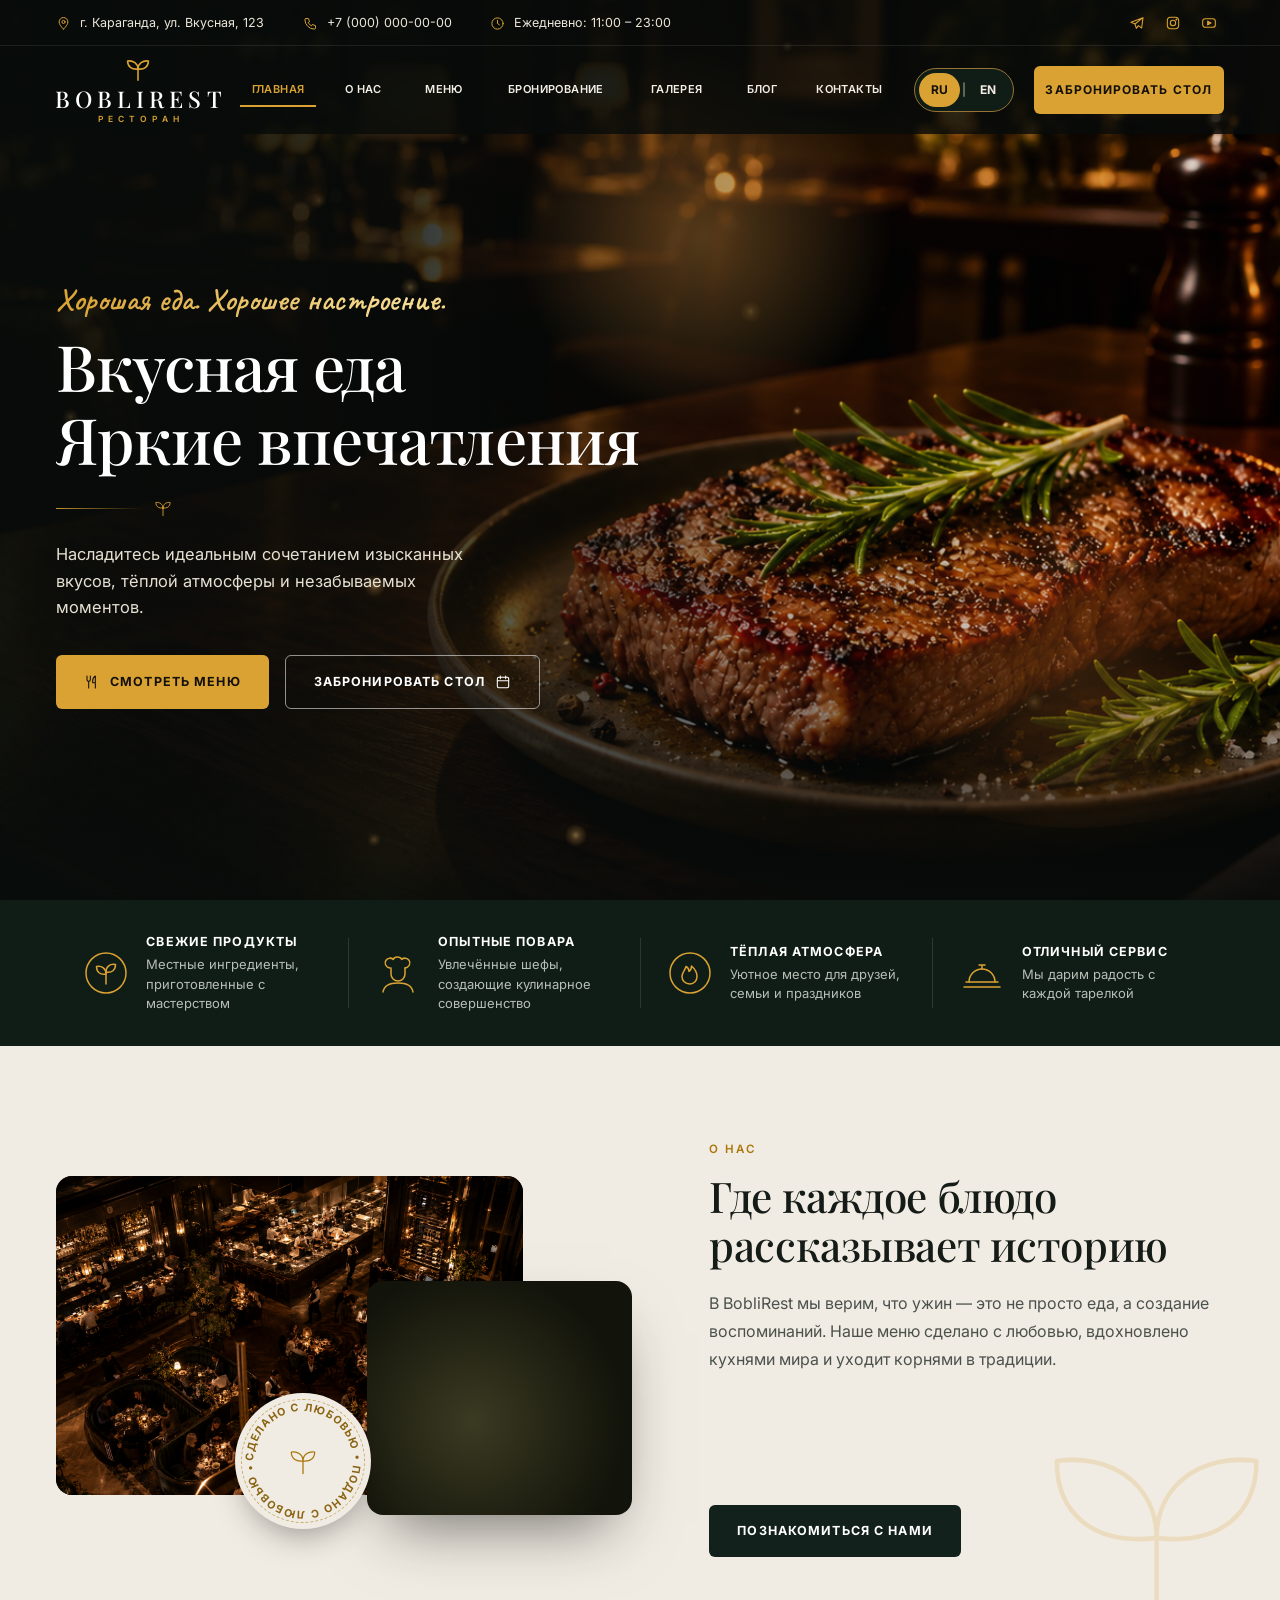
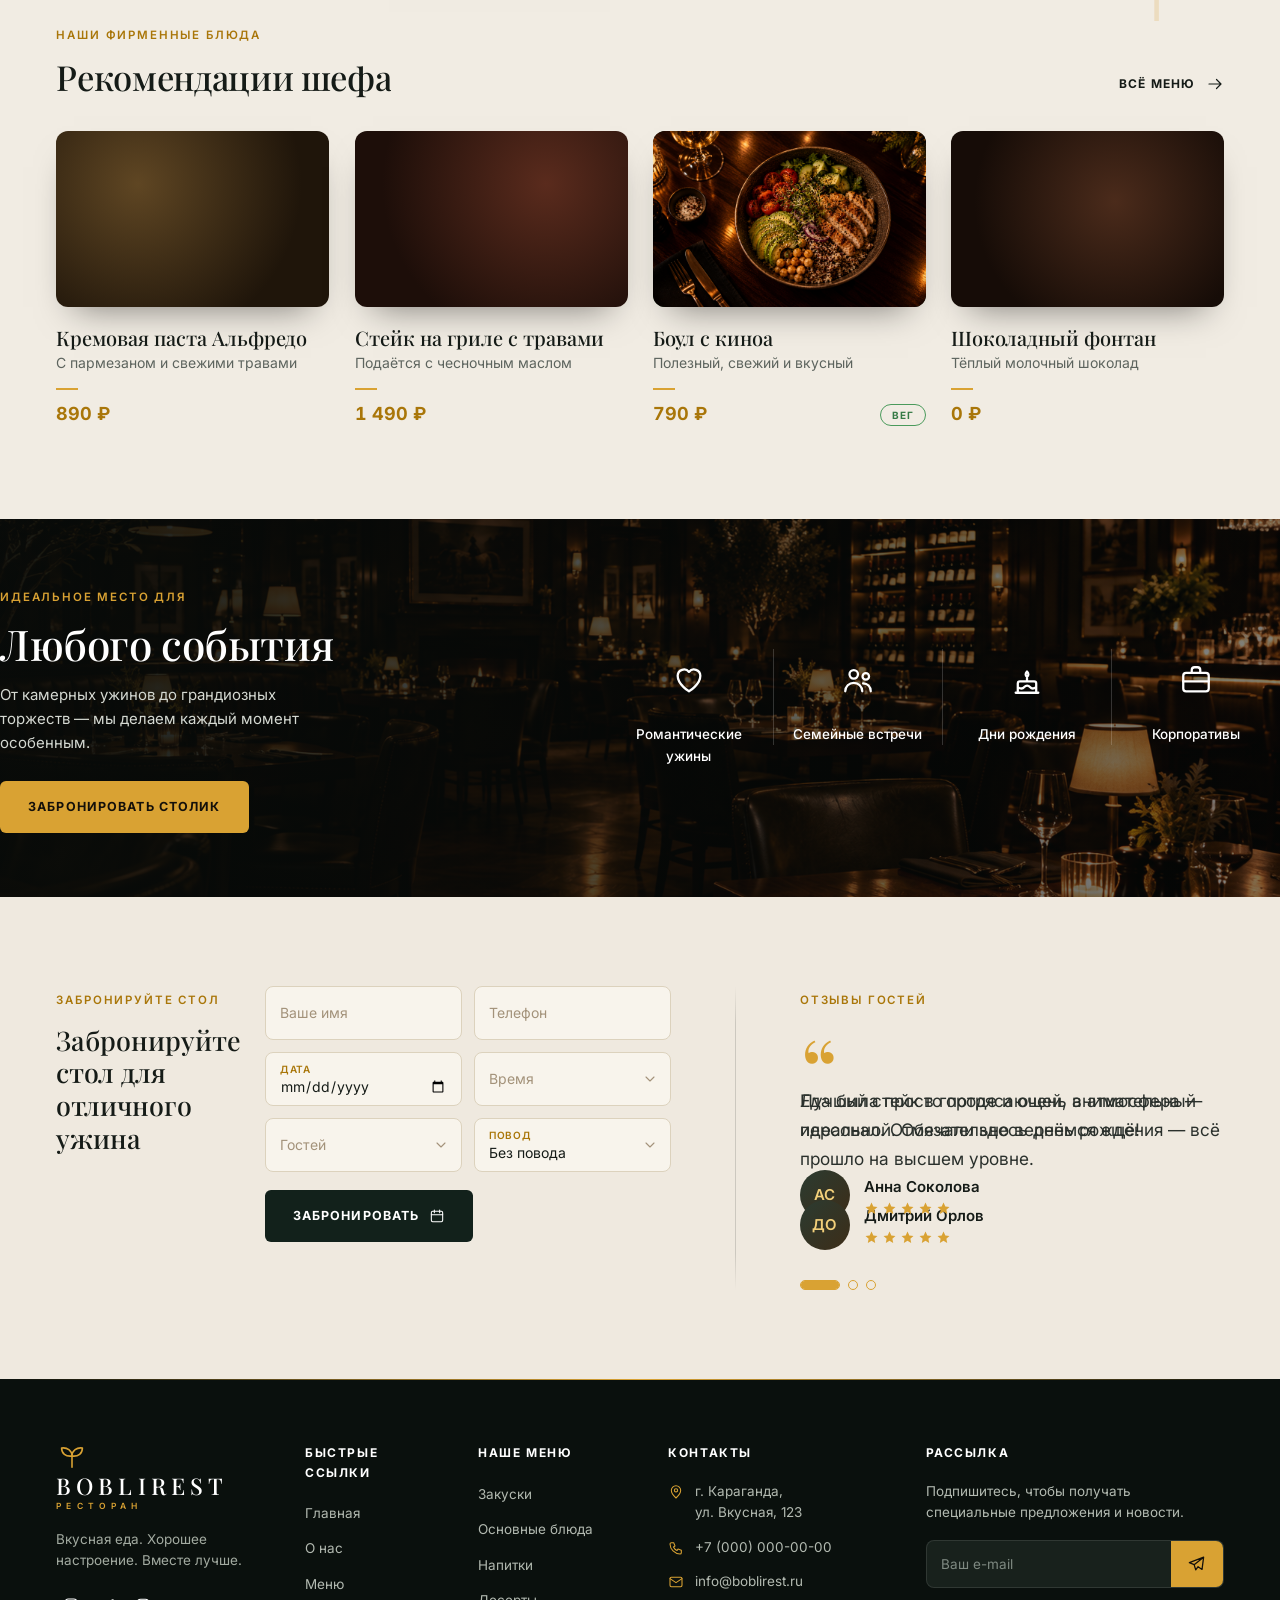
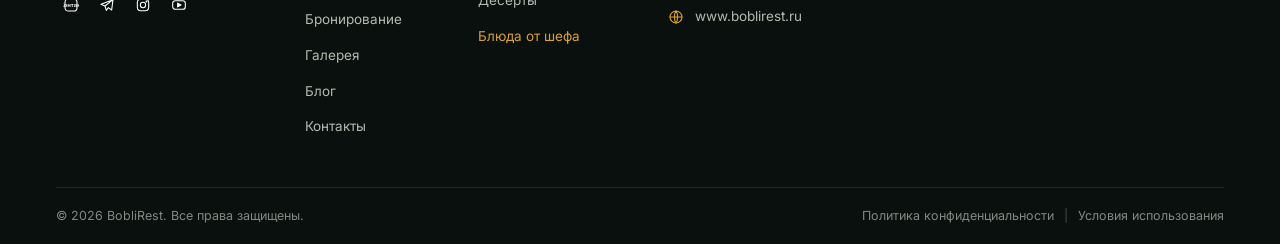
==== projects/boblirest/index.html @ 6a391aff "Publish portfolio with Mr.Dental, BobliRest and 2Builders" ====
<!DOCTYPE html>
<html lang="ru">
<head>
<meta charset="utf-8">
<meta name="viewport" content="width=device-width,initial-scale=1">
<title>BobliRest — вкусная еда, яркие впечатления</title>
<meta name="description" content="BobliRest — ресторан с тёплой атмосферой: фирменные блюда от шефа, бронирование столов, банкеты и праздники.">
<meta name="theme-color" content="#0a100d">
<link rel="icon" href="data:image/svg+xml,%3Csvg xmlns='http://www.w3.org/2000/svg' viewBox='0 0 40 32'%3E%3Cpath d='M20 30V14M20 16C20 9 14 5 7 6c0 7 5 11 13 10zM20 16c0-7 6-11 13-10 0 7-5 11-13 10z' fill='none' stroke='%23d9a233' stroke-width='2.4' stroke-linecap='round' stroke-linejoin='round'/%3E%3C/svg%3E">
<link rel="preconnect" href="https://fonts.googleapis.com">
<link rel="preconnect" href="https://fonts.gstatic.com" crossorigin>
<link href="https://fonts.googleapis.com/css2?family=Caveat:wght@500;600&family=Inter:wght@400;500;600;700&family=Playfair+Display:wght@400;500;600&display=swap" rel="stylesheet">
<link rel="stylesheet" href="BobliRestC.css">
<script>document.documentElement.classList.add('js')</script>
<noscript><style>body.is-loading{overflow:auto!important}.preloader{display:none!important}.rise,[data-reveal],.line>span,.w>span{opacity:1!important;transform:none!important;clip-path:none!important}</style></noscript>
<script src="BobliRestLanguages.js" defer></script>
<script src="BobliRestJS.js" defer></script>
</head>
<body class="is-loading">

<!-- ================= Иконки (спрайт) ================= -->
<svg width="0" height="0" style="position:absolute" aria-hidden="true" focusable="false">
  <defs>
    <symbol id="i-sprout" viewBox="0 0 40 32"><path d="M20 30V14M20 16C20 9 14 5 7 6c0 7 5 11 13 10zM20 16c0-7 6-11 13-10 0 7-5 11-13 10z"/></symbol>
    <symbol id="i-pin" viewBox="0 0 24 24"><path d="M12 21s-7-6.2-7-11.5a7 7 0 0 1 14 0C19 14.8 12 21 12 21z"/><circle cx="12" cy="9.5" r="2.5"/></symbol>
    <symbol id="i-phone" viewBox="0 0 24 24"><path d="M5 4h3.5l2 5-2.3 1.4a11 11 0 0 0 5.4 5.4L15 13.5l5 2V19a2 2 0 0 1-2 2A15.5 15.5 0 0 1 3 6a2 2 0 0 1 2-2z"/></symbol>
    <symbol id="i-clock" viewBox="0 0 24 24"><circle cx="12" cy="12" r="9"/><path d="M12 7v5l3 2"/></symbol>
    <symbol id="i-mail" viewBox="0 0 24 24"><rect x="3" y="5" width="18" height="14" rx="2"/><path d="m3 7 9 6 9-6"/></symbol>
    <symbol id="i-globe" viewBox="0 0 24 24"><circle cx="12" cy="12" r="9"/><path d="M3 12h18M12 3c3 3 3 15 0 18M12 3c-3 3-3 15 0 18"/></symbol>
    <symbol id="i-cal" viewBox="0 0 24 24"><rect x="3.5" y="5" width="17" height="15.5" rx="2"/><path d="M8 3v4M16 3v4M3.5 10h17"/></symbol>
    <symbol id="i-fork" viewBox="0 0 24 24"><path d="M4.5 3v5.5a2.5 2.5 0 0 0 5 0V3M7 11v10M17 21V3c-2.6 1.3-4 4.2-4 8v2h4"/></symbol>
    <symbol id="i-arrow" viewBox="0 0 24 24"><path d="M4 12h16M14 6l6 6-6 6"/></symbol>
    <symbol id="i-up" viewBox="0 0 24 24"><path d="M12 20V4M6 10l6-6 6 6"/></symbol>
    <symbol id="i-chev" viewBox="0 0 24 24"><path d="m6 9 6 6 6-6"/></symbol>
    <symbol id="i-check" viewBox="0 0 24 24"><path d="m5 12.5 4.5 4.5L19 7.5"/></symbol>
    <symbol id="i-camera" viewBox="0 0 24 24"><path d="M4 8h3l1.5-2h7L17 8h3a1 1 0 0 1 1 1v9a1 1 0 0 1-1 1H4a1 1 0 0 1-1-1V9a1 1 0 0 1 1-1z"/><circle cx="12" cy="13" r="3.5"/></symbol>
    <symbol id="i-heart" viewBox="0 0 24 24"><path d="M12 20s-8-4.8-8-11a4.5 4.5 0 0 1 8-2.7A4.5 4.5 0 0 1 20 9c0 6.2-8 11-8 11z"/></symbol>
    <symbol id="i-family" viewBox="0 0 24 24"><circle cx="9" cy="8" r="3"/><circle cx="17.5" cy="9.5" r="2.3"/><path d="M3 20c0-3.4 2.7-6 6-6s6 2.6 6 6M15.6 14.4c3 .2 5.4 2.2 5.4 5.6"/></symbol>
    <symbol id="i-cake" viewBox="0 0 24 24"><path d="M4 21h16M5.5 21v-6.5A1.5 1.5 0 0 1 7 13h10a1.5 1.5 0 0 1 1.5 1.5V21M5.5 17c2 1.4 3.4 1.4 4.6 0s2.8-1.4 4 0 2.6 1.4 4.4 0M12 13v-3.2M12 9.8c-1.3-1-1.3-2.4 0-3.8 1.3 1.4 1.3 2.8 0 3.8z"/></symbol>
    <symbol id="i-case" viewBox="0 0 24 24"><rect x="3" y="7" width="18" height="13" rx="2"/><path d="M9 7V5a2 2 0 0 1 2-2h2a2 2 0 0 1 2 2v2M3 13h18M11 13h2"/></symbol>
    <symbol id="i-send" viewBox="0 0 24 24"><path d="M21 4 3 11l6 2.5L11 20l3-4 5 3.5L21 4zM9 13.5 21 4"/></symbol>
    <symbol id="i-star" viewBox="0 0 24 24"><path d="m12 2.5 2.9 6.1 6.6.8-4.9 4.6 1.3 6.6L12 17.3l-5.9 3.3 1.3-6.6L2.5 9.4l6.6-.8z"/></symbol>
    <symbol id="i-vk" viewBox="0 0 24 24"><rect x="3" y="3" width="18" height="18" rx="5"/><text x="12" y="15.6" text-anchor="middle" font-family="Arial,sans-serif" font-size="9" font-weight="700" fill="currentColor" stroke="none">VK</text></symbol>
    <symbol id="i-insta" viewBox="0 0 24 24"><rect x="3.5" y="3.5" width="17" height="17" rx="5"/><circle cx="12" cy="12" r="4"/><circle cx="17.2" cy="6.8" r=".7" fill="currentColor"/></symbol>
    <symbol id="i-yt" viewBox="0 0 24 24"><rect x="2.5" y="5.5" width="19" height="13" rx="4"/><path d="m10 9.2 5 2.8-5 2.8z" fill="currentColor"/></symbol>
  </defs>
</svg>

<!-- ================= Прелоадер ================= -->
<div class="preloader" id="preloader" aria-hidden="true">
  <div class="preloader__in">
    <svg viewBox="0 0 40 32"><path pathLength="1" d="M20 30V14M20 16C20 9 14 5 7 6c0 7 5 11 13 10zM20 16c0-7 6-11 13-10 0 7-5 11-13 10z"/></svg>
    <div class="preloader__name">BOBLIREST</div>
    <div class="preloader__bar"><i></i></div>
  </div>
</div>
<div class="progress" id="progress"></div>

<!-- ================= Шапка ================= -->
<header class="site-header" id="header">
  <div class="topbar">
    <div class="wrap topbar__in">
      <div class="topbar__info">
        <span><svg class="ico"><use href="#i-pin"/></svg>г. Караганда, ул. Вкусная, 123</span>
        <a href="tel:+70000000000"><svg class="ico"><use href="#i-phone"/></svg>+7 (000) 000-00-00</a>
        <span><svg class="ico"><use href="#i-clock"/></svg>Ежедневно: 11:00 – 23:00</span>
      </div>
      <div class="socials">
        <a href="#" aria-label="Telegram"><svg class="ico"><use href="#i-send"/></svg></a>
        <a href="#" aria-label="Instagram"><svg class="ico"><use href="#i-insta"/></svg></a>
        <a href="#" aria-label="YouTube"><svg class="ico"><use href="#i-yt"/></svg></a>
      </div>
    </div>
  </div>
  <div class="wrap nav__in">
    <a class="logo" href="#home" aria-label="BobliRest — на главную">
      <svg class="ico logo__mark"><use href="#i-sprout"/></svg>
      <span class="logo__name">BOBLIREST</span>
      <span class="logo__sub">РЕСТОРАН</span>
    </a>
    <nav class="nav__list" aria-label="Основное меню">
      <ul>
        <li><a class="active" href="#home">Главная</a></li>
        <li><a href="#about">О нас</a></li>
        <li><a href="#menu">Меню</a></li>
        <li><a href="#reservation">Бронирование</a></li>
        <li><a href="#" data-soon="Галерея">Галерея</a></li>
        <li><a href="#" data-soon="Блог">Блог</a></li>
        <li><a href="#contact">Контакты</a></li>
      </ul>
    </nav>
    <div class="language-switch" role="group" aria-label="Язык / Language"><button type="button" data-language="ru" lang="ru" aria-label="Русский" aria-pressed="true">RU</button><span aria-hidden="true">|</span><button type="button" data-language="en" lang="en" aria-label="English" aria-pressed="false">EN</button></div>
    <a class="btn btn--gold nav__cta" href="#reservation">Забронировать стол</a>
    <button class="burger" id="burger" aria-label="Открыть меню" aria-expanded="false"><i></i><i></i><i></i></button>
  </div>
</header>

<!-- Мобильное меню -->
<div class="mnav" id="mnav">
  <nav aria-label="Мобильное меню">
    <a class="mlink" style="--i:0" href="#home">Главная</a>
    <a class="mlink" style="--i:1" href="#about">О нас</a>
    <a class="mlink" style="--i:2" href="#menu">Меню</a>
    <a class="mlink" style="--i:3" href="#reservation">Бронирование</a>
    <a class="mlink" style="--i:4" href="#" data-soon="Галерея">Галерея</a>
    <a class="mlink" style="--i:5" href="#" data-soon="Блог">Блог</a>
    <a class="mlink" style="--i:6" href="#contact">Контакты</a>
  </nav>
  <div class="mnav__foot" style="--i:7">
    <a class="btn btn--gold" href="#reservation">Забронировать стол</a>
    <p>+7 (000) 000-00-00<br>г. Караганда, ул. Вкусная, 123</p>
  </div>
</div>

<main>
<!-- ================= HERO ================= -->
<section class="hero" id="home" data-spot>
  <div class="hero__bg" aria-hidden="true">
    <!-- 📷 Главное фото: положите файл photos/hero.jpg (лучше широкое, тёмное, 1920×1080) -->
    <figure class="photo photo--hero" data-label="Главное фото: блюдо или зал">
      <img src="photos/hero.png" fetchpriority="high" decoding="async" alt="Фирменное блюдо BobliRest">
    </figure>
  </div>
  <i class="hero__glow g1"></i><i class="hero__glow g2"></i>
  <canvas class="hero__embers" id="embers" aria-hidden="true"></canvas>

  <div class="wrap">
    <div class="hero__content">
      <p class="hero__script script rise" style="--d:.45s">Хорошая еда. Хорошее настроение.</p>
      <h1 class="hero__title">
        <span class="line"><span style="--d:.6s">Вкусная еда</span></span>
        <span class="line"><span style="--d:.78s">Яркие впечатления</span></span>
      </h1>
      <div class="hero__divider rise" style="--d:1s" aria-hidden="true"><i></i><svg class="ico"><use href="#i-sprout"/></svg></div>
      <p class="hero__text rise" style="--d:1.1s">Насладитесь идеальным сочетанием изысканных вкусов, тёплой атмосферы и незабываемых моментов.</p>
      <div class="hero__actions rise" style="--d:1.25s">
        <a class="btn btn--gold" href="#menu" data-magnetic><svg class="ico"><use href="#i-fork"/></svg>Смотреть меню</a>
        <a class="btn btn--ghost" href="#reservation" data-magnetic>Забронировать стол<svg class="ico"><use href="#i-cal"/></svg></a>
      </div>
    </div>
  </div>
</section>

<!-- ================= ПРЕИМУЩЕСТВА ================= -->
<section class="features" data-spot aria-label="Наши преимущества">
  <div class="wrap">
    <div class="features__grid" data-stagger>
      <div class="feature">
        <svg class="feature__icon" viewBox="0 0 48 48" aria-hidden="true">
          <circle pathLength="1" cx="24" cy="24" r="20"/>
          <path pathLength="1" d="M24 35V23"/>
          <path pathLength="1" d="M24 25c0-5.5-4-8.5-9.5-7.5 0 5.5 3.6 8.6 9.5 7.5z"/>
          <path pathLength="1" d="M24 23c0-5.5 4-8.5 9.5-7.5 0 5.5-3.6 8.6-9.5 7.5z"/>
        </svg>
        <div><h3>Свежие продукты</h3><p>Местные ингредиенты, приготовленные с мастерством</p></div>
      </div>
      <div class="feature">
        <svg class="feature__icon" viewBox="0 0 48 48" aria-hidden="true">
          <path pathLength="1" d="M16 19c-4.200-.6-6.200-4.800-4-7.800 1.800-2.500 5.200-2.700 7.200-.8 1.300-3.200 7-3.200 8.600 0 2-1.900 5.400-1.700 7.200.8 2.200 3 .2 7.200-4 7.800"/>
          <path pathLength="1" d="M17 19v6a7 7 0 0 0 14 0v-6"/>
          <path pathLength="1" d="M9 43c1-6.500 6-9 15-9s14 2.500 15 9"/>
        </svg>
        <div><h3>Опытные повара</h3><p>Увлечённые шефы, создающие кулинарное совершенство</p></div>
      </div>
      <div class="feature">
        <svg class="feature__icon" viewBox="0 0 48 48" aria-hidden="true">
          <circle pathLength="1" cx="24" cy="24" r="20"/>
          <path pathLength="1" d="M24 35c-5 0-8-3.300-8-7.500 0-4 3-6 4-10 2 1 3 2.500 3 5 1.500-1 2.500-3 2.500-5.500 3.500 3 5.500 6 5.500 10.500 0 4.200-3 7.500-7 7.500z"/>
        </svg>
        <div><h3>Тёплая атмосфера</h3><p>Уютное место для друзей, семьи и праздников</p></div>
      </div>
      <div class="feature">
        <svg class="feature__icon" viewBox="0 0 48 48" aria-hidden="true">
          <path pathLength="1" d="M8 33h32"/>
          <path pathLength="1" d="M11 33a13 13 0 0 1 26 0"/>
          <path pathLength="1" d="M24 20v-4M21 16h6"/>
          <path pathLength="1" d="M6 38h36"/>
        </svg>
        <div><h3>Отличный сервис</h3><p>Мы дарим радость с каждой тарелкой</p></div>
      </div>
    </div>
  </div>
</section>

<div class="light">
<!-- ================= О НАС ================= -->
<section class="about" id="about">
  <svg class="ico about__deco" aria-hidden="true"><use href="#i-sprout"/></svg>
  <div class="wrap about__grid">
    <div class="about__media">
      <div class="about__f1" data-reveal="zoom" data-parallax="-0.05">

        <figure class="photo" data-tone="1" data-label="Фото зала"><img src="photos/restoran-photo.png" loading="lazy" decoding="async" alt="Зал ресторана BobliRest"></figure>
      </div>
      <div class="about__f2" data-reveal="zoom" style="--d:.25s" data-parallax="0.07">
        <!-- 📷 photos/about-chef.jpg — шеф за работой / подача блюда -->
        <figure class="photo" data-tone="5" data-label="Шеф за работой"><img src="photos/chef-photo.png" loading="lazy" decoding="async" alt="Шеф-повар оформляет блюдо"></figure>
      </div>
      <div class="badge" data-reveal="zoom" style="--d:.55s" aria-hidden="true">
        <svg class="badge__ring" viewBox="0 0 120 120">
          <defs><path id="circ" d="M60,60 m-44,0 a44,44 0 1,1 88,0 a44,44 0 1,1 -88,0"/></defs>
          <text><textPath href="#circ" textLength="272" lengthAdjust="spacing">СДЕЛАНО С ЛЮБОВЬЮ • ПОДАНО С ЛЮБОВЬЮ •</textPath></text>
        </svg>
        <svg class="ico"><use href="#i-sprout"/></svg>
      </div>
    </div>

    <div class="about__text" data-stagger>
      <span class="eyebrow">О нас</span>
      <h2 class="h2" data-split>Где каждое блюдо рассказывает историю</h2>
      <p class="lead">В BobliRest мы верим, что ужин — это не просто еда, а создание воспоминаний. Наше меню сделано с любовью, вдохновлено кухнями мира и уходит корнями в традиции.</p>
      <p class="about__script script" data-reveal="fade">Приходите голодными — уходите счастливыми!</p>
      <div><a class="btn btn--dark" href="#" data-soon="Наша история" data-magnetic>Познакомиться с нами</a></div>
    </div>
  </div>
</section>

<!-- ================= МЕНЮ / РЕКОМЕНДАЦИИ ШЕФА ================= -->
<section class="dishes" id="menu">
  <div class="wrap">
    <div class="dishes__head">
      <div>
        <span class="eyebrow">Наши фирменные блюда</span>
        <h2 class="h2 h2--md" data-split>Рекомендации шефа</h2>
      </div>
      <a class="link-arrow" href="#" data-soon="Полное меню">Всё меню<svg class="ico"><use href="#i-arrow"/></svg></a>
    </div>

    <ul class="dishes__grid" data-stagger>
      <li>
        <article class="dish" data-tilt>
          <div class="dish__img"><figure class="photo" data-tone="1" data-label="Паста Альфредо"><img src="photos/dish-pasta.png" loading="lazy" decoding="async" alt="Кремовая паста Альфредо"></figure></div>
          <h3>Кремовая паста Альфредо</h3>
          <p>С пармезаном и свежими травами</p>
          <span class="dish__line"></span>
          <div class="dish__price"><b><span data-count="890">890</span> ₽</b></div>
        </article>
      </li>
      <li>
        <article class="dish" data-tilt>
          <div class="dish__img"><figure class="photo" data-tone="2" data-label="Стейк на гриле"><img src="photos/dish-steak.png" loading="lazy" decoding="async" alt="Стейк на гриле с травами"></figure></div>
          <h3>Стейк на гриле с травами</h3>
          <p>Подаётся с чесночным маслом</p>
          <span class="dish__line"></span>
          <div class="dish__price"><b><span data-count="1490">1 490</span> ₽</b></div>
        </article>
      </li>
      <li>
        <article class="dish" data-tilt>
          <div class="dish__img"><figure class="photo" data-tone="3" data-label="Боул с киноа"><img src="photos/dish-boul.png" loading="lazy" decoding="async" alt="Боул с киноа"></figure></div>
          <h3>Боул с киноа</h3>
          <p>Полезный, свежий и вкусный</p>
          <span class="dish__line"></span>
          <div class="dish__price"><b><span data-count="790">790</span> ₽</b><span class="tag-veg">ВЕГ</span></div>
        </article>
      </li>
      <li>
        <article class="dish" data-tilt>
          <div class="dish__img"><figure class="photo" data-tone="4" data-label="Шоколадный фондан"><img src="photos/dish-chocolate.png" loading="lazy" decoding="async" alt="Шоколадный фондан с ванильным мороженым"></figure></div>
          <h3>Шоколадный фонтан</h3>
          <p>Тёплый молочный шоколад</p>
          <span class="dish__line"></span>
          <div class="dish__price"><b><span data-count="0">0</span> ₽</b></div>
        </article>
      </li>
    </ul>
  </div>
</section>
</div>

<!-- ================= ЛЮБОЙ ПОВОД ================= -->
<section class="occasion" data-spot>
  <div class="occasion__bg" data-parallax="0.08" aria-hidden="true">
    <!-- 📷 photos/occasion.jpg — тёмное атмосферное фото зала (фон полосы) -->
    <figure class="photo" data-tone="5" data-label="Фон: атмосфера зала"><img src="photos/occasion.png" loading="lazy" decoding="async" alt=""></figure>
  </div>
  <div class="wrap occasion__grid">
    <div data-stagger>
      <span class="eyebrow">Идеальное место для</span>
      <h2 class="h2" data-split>Любого события</h2>
      <p class="sub">От камерных ужинов до грандиозных торжеств — мы делаем каждый момент особенным.</p>
      <div><a class="btn btn--gold" href="#reservation" data-magnetic>Забронировать столик</a></div>
    </div>
    <div class="occasion__items" data-stagger>
      <div class="occ"><span class="occ__icon"><svg class="ico"><use href="#i-heart"/></svg></span>Романтические ужины</div>
      <div class="occ"><span class="occ__icon"><svg class="ico"><use href="#i-family"/></svg></span>Семейные встречи</div>
      <div class="occ"><span class="occ__icon"><svg class="ico"><use href="#i-cake"/></svg></span>Дни рождения</div>
      <div class="occ"><span class="occ__icon"><svg class="ico"><use href="#i-case"/></svg></span>Корпоративы</div>
    </div>
  </div>
</section>

<!-- ================= БРОНИРОВАНИЕ + ОТЗЫВЫ ================= -->
<section class="book light" id="reservation">
  <div class="wrap book__grid">
    <div class="book__left">
      <div data-reveal>
        <span class="eyebrow">Забронируйте стол</span>
        <h3 class="h3">Забронируйте стол для отличного ужина</h3>
      </div>
      <!-- Форма пока «демо»: данные никуда не отправляются. Подключите свой сервер/бота в JS (см. TODO ниже) -->
      <form class="form" id="bookForm" novalidate data-reveal style="--d:.15s">
        <label class="field"><input name="name" type="text" placeholder=" " autocomplete="name" required><span>Ваше имя</span></label>
        <label class="field"><input name="phone" type="tel" placeholder=" " autocomplete="tel" inputmode="tel" required><span>Телефон</span></label>
        <label class="field field--static"><input name="date" type="date" required><span>Дата</span></label>
        <label class="field"><select name="time" required><option value="" disabled selected></option></select><span>Время</span><svg class="ico chev"><use href="#i-chev"/></svg></label>
        <label class="field"><select name="guests" required>
          <option value="" disabled selected></option>
          <option>1 гость</option><option>2 гостя</option><option>3 гостя</option><option>4 гостя</option>
          <option>5 гостей</option><option>6 гостей</option><option>7 гостей</option><option>8 гостей</option>
          <option>9–12 гостей</option><option>Более 12 (банкет)</option>
        </select><span>Гостей</span><svg class="ico chev"><use href="#i-chev"/></svg></label>
        <label class="field"><select name="occasion">
          <option>Без повода</option><option>Романтический ужин</option><option>Семейная встреча</option><option>День рождения</option><option>Корпоратив</option>
        </select><span>Повод</span><svg class="ico chev"><use href="#i-chev"/></svg></label>
        <button class="btn btn--dark form__submit" type="submit" data-magnetic><span class="btn__txt">Забронировать</span><svg class="ico"><use href="#i-cal"/></svg></button>
      </form>
    </div>

    <div class="book__divider" aria-hidden="true"></div>

    <div class="reviews" data-reveal="right">
      <span class="eyebrow">Отзывы гостей</span>
      <span class="qm" aria-hidden="true">“</span>
      <div class="reviews__viewport">
        <figure class="review is-active">
          <blockquote>Еда была просто потрясающей, а атмосфера — идеальной. Обязательно вернёмся ещё!</blockquote>
          <figcaption>
            <figure class="photo photo--avatar" data-initials="АС"><img src="photos/guest-1.jpg" loading="lazy" decoding="async" alt="Анна Соколова"></figure>
            <div><b>Анна Соколова</b><div class="stars" data-stars="5"></div></div>
          </figcaption>
        </figure>
        <figure class="review">
          <blockquote>Лучший стейк в городе и очень внимательный персонал. Отмечали здесь день рождения — всё прошло на высшем уровне.</blockquote>
          <figcaption>
            <figure class="photo photo--avatar" data-initials="ДО"><img src="photos/guest-2.jpg" loading="lazy" decoding="async" alt="Дмитрий Орлов"></figure>
            <div><b>Дмитрий Орлов</b><div class="stars" data-stars="5"></div></div>
          </figcaption>
        </figure>
        <figure class="review">
          <blockquote>Уютный зал и невероятные десерты. Теперь это наше любимое место для семейных ужинов.</blockquote>
          <figcaption>
            <figure class="photo photo--avatar" data-initials="МК"><img src="photos/guest-3.jpg" loading="lazy" decoding="async" alt="Мария Ковалёва"></figure>
            <div><b>Мария Ковалёва</b><div class="stars" data-stars="5"></div></div>
          </figcaption>
        </figure>
      </div>
      <div class="dots" role="tablist" aria-label="Отзывы">
        <button class="is-active" aria-label="Отзыв 1"><i></i></button>
        <button aria-label="Отзыв 2"><i></i></button>
        <button aria-label="Отзыв 3"><i></i></button>
      </div>
    </div>
  </div>
</section>
</main>

<!-- ================= ПОДВАЛ ================= -->
<footer class="footer" id="contact" data-spot>
  <div class="wrap">
    <div class="footer__grid" data-stagger>
      <div>
        <a class="logo" href="#home" aria-label="BobliRest — на главную">
          <svg class="ico logo__mark"><use href="#i-sprout"/></svg>
          <span class="logo__name">BOBLIREST</span>
          <span class="logo__sub">РЕСТОРАН</span>
        </a>
        <p class="footer__tag">Вкусная еда. Хорошее настроение. Вместе лучше.</p>
        <div class="socials">
          <a href="#" aria-label="ВКонтакте"><svg class="ico"><use href="#i-vk"/></svg></a>
          <a href="#" aria-label="Telegram"><svg class="ico"><use href="#i-send"/></svg></a>
          <a href="#" aria-label="Instagram"><svg class="ico"><use href="#i-insta"/></svg></a>
          <a href="#" aria-label="YouTube"><svg class="ico"><use href="#i-yt"/></svg></a>
        </div>
      </div>
      <div>
        <h4>Быстрые ссылки</h4>
        <ul class="footer__links">
          <li><a href="#home">Главная</a></li>
          <li><a href="#about">О нас</a></li>
          <li><a href="#menu">Меню</a></li>
          <li><a href="#reservation">Бронирование</a></li>
          <li><a href="#" data-soon="Галерея">Галерея</a></li>
          <li><a href="#" data-soon="Блог">Блог</a></li>
          <li><a href="#contact">Контакты</a></li>
        </ul>
      </div>
      <div>
        <h4>Наше меню</h4>
        <ul class="footer__links">
          <li><a href="#menu">Закуски</a></li>
          <li><a href="#menu">Основные блюда</a></li>
          <li><a href="#menu">Напитки</a></li>
          <li><a href="#menu">Десерты</a></li>
          <li><a class="gold" href="#menu">Блюда от шефа</a></li>
        </ul>
      </div>
      <div>
        <h4>Контакты</h4>
        <ul class="contact">
          <li><svg class="ico"><use href="#i-pin"/></svg><span>г. Караганда,<br>ул. Вкусная, 123</span></li>
          <li><svg class="ico"><use href="#i-phone"/></svg><a href="tel:+70000000000">+7 (000) 000-00-00</a></li>
          <li><svg class="ico"><use href="#i-mail"/></svg><a href="mailto:info@boblirest.ru">info@boblirest.ru</a></li>
          <li><svg class="ico"><use href="#i-globe"/></svg><a href="#home">www.boblirest.ru</a></li>
        </ul>
      </div>
      <div>
        <h4>Рассылка</h4>
        <p class="news-text">Подпишитесь, чтобы получать специальные предложения и новости.</p>
        <form class="news" id="newsForm" novalidate>
          <input type="email" name="email" placeholder="Ваш e-mail" aria-label="Ваш e-mail" required>
          <button type="submit" aria-label="Подписаться"><svg class="ico"><use href="#i-send"/></svg></button>
        </form>
      </div>
    </div>
    <div class="footer__bottom">
      <span>© <span id="year">2026</span> BobliRest. Все права защищены.</span>
      <span><a href="#" data-soon="Политика конфиденциальности">Политика конфиденциальности</a><span class="sep">|</span><a href="#" data-soon="Условия использования">Условия использования</a></span>
    </div>
  </div>
</footer>

<button class="totop" id="totop" aria-label="Наверх">
  <svg class="ring" viewBox="0 0 52 52" aria-hidden="true"><circle class="bg" cx="26" cy="26" r="24"/><circle class="fg" cx="26" cy="26" r="24" pathLength="100"/></svg>
  <svg class="ico"><use href="#i-up"/></svg>
</button>
<div class="toast" id="toast" role="status" aria-live="polite"><svg class="ico"><use href="#i-check"/></svg><span></span></div>

</body>
</html>
---- projects/boblirest/BobliRestC.css ----
/* =====================================================================
   BobliRest — стили
   Цвета, шрифты и размеры меняются в блоке :root ниже
   ===================================================================== */
:root{
  --dark:#0a100d;
  --green:#101c16;
  --cream:#f1ece3;
  --gold:#d9a233;
  --gold-soft:#f2cf7a;
  --gold-deep:#a97609;
  --ink:#151b17;
  --muted:#5d645e;
  --serif:'Playfair Display','Noto Serif',Georgia,'Times New Roman',serif;
  --sans:'Inter',system-ui,-apple-system,'Segoe UI',Roboto,Arial,sans-serif;
  --script:'Caveat','Segoe Script','Bradley Hand',cursive;
  --ease:cubic-bezier(.22,1,.36,1);
  --max:1280px;
  --pad:clamp(20px,4.4vw,64px);
}

/* ---------- База ---------- */
*,*::before,*::after{box-sizing:border-box;margin:0;padding:0}
html{scroll-behavior:smooth;scroll-padding-top:90px;-webkit-text-size-adjust:100%;-webkit-tap-highlight-color:transparent}
body{font-family:var(--sans);font-size:16px;line-height:1.6;color:var(--ink);background:var(--dark);-webkit-font-smoothing:antialiased;overflow-x:hidden}
body.is-loading,body.menu-open{overflow:hidden}
img,svg,canvas{display:block;max-width:100%}
a{color:inherit;text-decoration:none}
button,input,select{font:inherit;color:inherit}
button{cursor:pointer;background:none;border:0}
ul{list-style:none}
a,button,label,select,summary{touch-action:manipulation}
:focus-visible{outline:2px solid var(--gold);outline-offset:3px}
::selection{background:var(--gold);color:#14100a}
.wrap{width:100%;max-width:calc(var(--max) + var(--pad)*2);margin-inline:auto;padding-inline:var(--pad)}
.ico{width:1em;height:1em;fill:none;stroke:currentColor;stroke-width:1.6;stroke-linecap:round;stroke-linejoin:round;flex:none}

/* ---------- Ключевые кадры ---------- */
@keyframes draw{to{stroke-dashoffset:0}}
@keyframes load{to{transform:none}}
@keyframes fadeUp{from{opacity:0;transform:translateY(14px)}to{opacity:1;transform:none}}
@keyframes sway{0%,100%{transform:rotate(-5deg)}50%{transform:rotate(5deg)}}
@keyframes kenburns{from{transform:scale(1.02) translate(0,0)}to{transform:scale(1.14) translate(-1.5%,1%)}}
@keyframes shimmer{to{background-position:-200% 0}}
@keyframes linemove{from{background-position:200% 0}to{background-position:-100% 0}}
@keyframes sweep{0%{transform:translateX(-130%)}24%,100%{transform:translateX(130%)}}
@keyframes ripple{to{transform:scale(1);opacity:0}}
@keyframes float{0%,100%{transform:translateY(0)}50%{transform:translateY(-12px)}}
@keyframes spin{to{transform:rotate(360deg)}}
@keyframes flicker{0%,100%{opacity:.75}20%{opacity:1}45%{opacity:.6}70%{opacity:.95}}
@keyframes ringpulse{0%{transform:scale(.7);opacity:.7}100%{transform:scale(1.5);opacity:0}}
@keyframes shake{0%,100%{transform:none}20%{transform:translateX(-7px)}40%{transform:translateX(6px)}60%{transform:translateX(-4px)}80%{transform:translateX(3px)}}
@keyframes pop{0%{transform:scale(0) rotate(-40deg)}60%{transform:scale(1.35) rotate(10deg)}100%{transform:scale(1) rotate(0)}}
@keyframes dotfill{to{transform:scaleX(1)}}
@keyframes confetti{0%{transform:translate(0,0) rotate(0);opacity:1}100%{transform:translate(var(--x),calc(var(--y) + 150px)) rotate(var(--r));opacity:0}}
@keyframes fly{0%{transform:none;opacity:1}45%{transform:translate(28px,-28px);opacity:0}46%{transform:translate(-28px,28px);opacity:0}100%{transform:none;opacity:1}}
@keyframes bob{0%,100%{transform:translateY(0)}50%{transform:translateY(5px)}}

/* ---------- Прелоадер ---------- */
.preloader{position:fixed;inset:0;z-index:1000;background:var(--dark);display:grid;place-items:center;transition:transform 1s var(--ease),opacity .6s .5s,visibility 0s 1.1s}
.preloader.done{transform:translateY(-100%);opacity:0;visibility:hidden}
.preloader__in{text-align:center;color:#fff}
.preloader svg{width:72px;height:58px;margin:0 auto;fill:none;stroke:var(--gold);stroke-width:1.6;stroke-linecap:round;stroke-linejoin:round}
.preloader svg path{stroke-dasharray:1;stroke-dashoffset:1;animation:draw 1.4s .1s var(--ease) forwards}
.preloader__name{font-family:var(--serif);font-size:24px;letter-spacing:.4em;padding-left:.4em;margin-top:14px;opacity:0;animation:fadeUp .9s .5s var(--ease) forwards}
.preloader__bar{width:150px;height:2px;margin:22px auto 0;background:rgba(255,255,255,.1);border-radius:2px;overflow:hidden}
.preloader__bar i{display:block;height:100%;background:var(--gold);transform:translateX(-100%);animation:load 1.5s .1s var(--ease) forwards}

/* ---------- Полоса прокрутки ---------- */
.progress{position:fixed;left:0;top:0;height:3px;width:100%;z-index:500;background:linear-gradient(90deg,var(--gold),var(--gold-soft));transform:scaleX(0);transform-origin:left;pointer-events:none}

/* ---------- Кнопки ---------- */
.btn{position:relative;display:inline-flex;align-items:center;justify-content:center;gap:10px;padding:16px 28px;border-radius:6px;font-size:12.5px;font-weight:700;letter-spacing:.09em;text-transform:uppercase;white-space:nowrap;overflow:hidden;isolation:isolate;transition:transform .35s var(--ease),translate .3s var(--ease),box-shadow .35s,background .35s,color .35s,border-color .35s}
.btn::before{content:"";position:absolute;inset:0;z-index:-1;background:linear-gradient(110deg,transparent 30%,rgba(255,255,255,.5) 50%,transparent 70%);transform:translateX(-130%)}

.btn .ico{font-size:16px;transition:transform .45s var(--ease)}

.btn--gold{background:var(--gold);color:#14100a}

.btn--ghost{border:1px solid rgba(255,255,255,.55);color:#fff}

.btn--dark{background:#12211b;color:#fff}

.btn--pulse::before{animation:sweep 5.5s 2.5s ease-in-out infinite}
.btn.is-done{background:#2f7a48;color:#fff}
.ripple{position:absolute;border-radius:50%;background:rgba(255,255,255,.55);transform:scale(0);animation:ripple .75s ease-out forwards;pointer-events:none}

/* ---------- Шапка ---------- */
.site-header{position:fixed;top:0;left:0;right:0;z-index:200;color:#fff;background:rgba(8,12,10,.82);transition:background .5s,box-shadow .5s}
.site-header.is-scrolled{background:rgba(8,12,10,.93);box-shadow:0 14px 40px -14px rgba(0,0,0,.7)}
.menu-open .site-header{background:transparent;box-shadow:none}
.topbar{border-bottom:1px solid rgba(255,255,255,.09);font-size:12.5px;max-height:46px;overflow:hidden;transition:max-height .5s var(--ease),opacity .4s,border-color .4s}
.is-scrolled .topbar,.menu-open .topbar{max-height:0;opacity:0;border-color:transparent}
.topbar__in{display:flex;align-items:center;justify-content:space-between;gap:20px;height:46px}
.topbar__info{display:flex;align-items:center;gap:clamp(16px,3vw,44px)}
.topbar__info>*{display:inline-flex;align-items:center;gap:9px;color:#ece6d8;white-space:nowrap;transition:color .3s}

.topbar .ico{font-size:15px;color:var(--gold)}
.socials{display:flex;gap:6px}
.socials a{width:30px;height:30px;display:grid;place-items:center;border-radius:50%;color:#fff;transition:background .3s,color .3s,transform .5s var(--ease)}

.socials .ico{font-size:16px}
.nav__in{display:flex;align-items:center;justify-content:space-between;gap:24px;height:88px;transition:height .5s var(--ease)}
.is-scrolled .nav__in{height:72px}

.logo{display:inline-flex;flex-direction:column;align-items:center;gap:5px;line-height:1;text-align:center}
.logo__mark{width:32px;height:26px;color:var(--gold);stroke-width:2;transform-origin:50% 100%;animation:sway 6s ease-in-out infinite}
.logo__name{font-family:var(--serif);font-size:23px;font-weight:500;letter-spacing:.22em;padding-left:.22em;color:#fff}
.logo__sub{font-size:8.5px;font-weight:600;letter-spacing:.6em;padding-left:.6em;color:var(--gold)}

.nav__list ul{display:flex;gap:clamp(18px,2.3vw,34px)}
.nav__list a{position:relative;display:block;padding:8px 0;font-size:12px;font-weight:600;letter-spacing:.1em;text-transform:uppercase;color:#f3efe6;transition:color .3s}
.nav__list a::after{content:"";position:absolute;left:0;right:0;bottom:0;height:2px;background:var(--gold);transform:scaleX(0);transform-origin:right;transition:transform .5s var(--ease)}
.nav__list a.active{color:var(--gold)}
.nav__list a.active::after{transform:scaleX(1);transform-origin:left}
.nav__cta{padding:14px 22px}

.burger{display:none;position:relative;width:46px;height:46px;border:1px solid rgba(255,255,255,.28);border-radius:50%;transition:background .3s,border-color .3s}

.burger i{position:absolute;left:13px;right:13px;height:2px;background:#fff;border-radius:2px;transition:transform .5s var(--ease),opacity .3s,top .5s var(--ease)}
.burger i:nth-child(1){top:16px}.burger i:nth-child(2){top:22px}.burger i:nth-child(3){top:28px}
.menu-open .burger i:nth-child(1){top:22px;transform:rotate(45deg)}
.menu-open .burger i:nth-child(2){opacity:0;transform:scaleX(0)}
.menu-open .burger i:nth-child(3){top:22px;transform:rotate(-45deg)}

/* мобильное меню */
.mnav{position:fixed;inset:0;z-index:190;display:flex;flex-direction:column;justify-content:center;gap:28px;padding:110px var(--pad) 40px;background:radial-gradient(120% 90% at 100% 0%,#173025,#0a0f0d 70%);opacity:0;visibility:hidden;transition:opacity .4s,visibility 0s .4s}
.menu-open .mnav{opacity:1;visibility:visible;transition:opacity .4s,visibility 0s}
.mnav a.mlink{display:block;padding:6px 0;font-family:var(--serif);font-size:clamp(28px,7.4vw,40px);color:#fff;opacity:0;transform:translateY(26px);transition:opacity .5s,transform .8s var(--ease),color .3s}
.mnav a.mlink.active{color:var(--gold)}
.mnav__foot{opacity:0;transform:translateY(26px);transition:opacity .5s,transform .8s var(--ease);color:#b9c0b8;font-size:14px}
.mnav__foot .btn{margin-bottom:16px}
.menu-open .mnav a.mlink,.menu-open .mnav__foot{opacity:1;transform:none;transition-delay:calc(.3s + var(--i)*.07s)}

/* ---------- Заголовки и метки ---------- */
.eyebrow{display:inline-block;margin-bottom:14px;font-size:11.5px;font-weight:600;letter-spacing:.16em;text-transform:uppercase;color:var(--gold)}
.light .eyebrow{color:var(--gold-deep)}
.h2{font-family:var(--serif);font-weight:500;font-size:clamp(30px,3.3vw,48px);line-height:1.14;letter-spacing:-.01em}
.h2--md{font-size:clamp(28px,2.7vw,38px)}
.h3{font-family:var(--serif);font-weight:500;font-size:clamp(24px,2.1vw,30px);line-height:1.22}
.script{font-family:var(--script);font-weight:600;line-height:1.1}
.w{display:inline-block;vertical-align:top;overflow:hidden;padding-block:.12em;margin-block:-.12em}
.w>span{display:inline-block}
.js .w>span{transform:translateY(112%);transition:transform 1.1s var(--ease);transition-delay:calc(var(--i)*.07s + var(--d,0s))}
.js .in .w>span,.js .w.in>span{transform:none}

/* ---------- Появление при прокрутке ---------- */
.js [data-reveal]{opacity:0;transform:translateY(42px);transition:opacity 1s var(--ease),transform 1.1s var(--ease);transition-delay:calc(var(--i,0)*.11s + var(--d,0s))}
.js [data-reveal="left"]{transform:translateX(-64px)}
.js [data-reveal="right"]{transform:translateX(64px)}
.js [data-reveal="zoom"]{transform:scale(.86)}
.js [data-reveal="fade"]{transform:none}
.js [data-reveal].in{opacity:1;transform:none}

/* ---------- Слоты для фото ---------- */
.photo{position:relative;overflow:hidden;isolation:isolate;background:linear-gradient(135deg,#1a2620,#2a2016)}
.photo img{position:absolute;inset:0;width:100%;height:100%;object-fit:cover;opacity:0;transition:opacity .9s,transform 1.4s var(--ease)}
.photo.has-img img{opacity:1}
.photo__ph{position:absolute;inset:0;display:flex;flex-direction:column;align-items:center;justify-content:center;gap:6px;padding:12px;text-align:center;color:rgba(255,255,255,.75);transition:opacity .6s,transform 1.2s var(--ease)}
.photo__ph .ico{position:relative;font-size:26px;color:var(--gold)}
.photo__ph b{position:relative;font-size:12.5px;font-weight:600;letter-spacing:.03em}
.photo__ph small{position:relative;font-family:ui-monospace,Menlo,Consolas,monospace;font-size:10.5px;color:rgba(255,255,255,.5)}
.photo.has-img .photo__ph{opacity:0;pointer-events:none}
.photo[data-tone="1"]{background:radial-gradient(circle at 30% 30%,#5f4623,#1f150a 72%)}
.photo[data-tone="2"]{background:radial-gradient(circle at 70% 30%,#5a2b1d,#1d0e09 72%)}
.photo[data-tone="3"]{background:radial-gradient(circle at 30% 70%,#2f5a35,#0e1b10 72%)}
.photo[data-tone="4"]{background:radial-gradient(circle at 60% 40%,#4b2b1b,#160c07 72%)}
.photo[data-tone="5"]{background:radial-gradient(circle at 40% 60%,#3b3a22,#12130a 72%)}
.photo--avatar{width:50px;height:50px;border-radius:50%;flex:none;background:linear-gradient(135deg,#2b3b31,#3d2d18)}
.photo--avatar .photo__ph{padding:0;font-size:14px;color:var(--gold-soft)}
.photo--avatar .photo__ph::before{display:none}
.photo--hero{background:
  radial-gradient(34% 44% at 76% 60%,rgba(214,128,44,.42),transparent 72%),
  radial-gradient(16% 22% at 44% 24%,rgba(255,196,110,.30),transparent 72%),
  radial-gradient(50% 60% at 88% 20%,rgba(70,110,84,.28),transparent 72%),#0d1310}
.photo--hero .photo__ph{padding-left:50%}
.photo--hero .photo__ph::after{content:"";position:absolute;right:5%;top:26%;width:46%;aspect-ratio:1.9;border-radius:50%;border:1px solid rgba(255,255,255,.08);box-shadow:inset 0 0 0 26px rgba(255,255,255,.02),inset 0 0 0 27px rgba(255,255,255,.06)}

/* ---------- Hero ---------- */
.hero{position:relative;display:flex;align-items:center;min-height:760px;min-height:clamp(700px,100svh,920px);padding:190px 0 100px;color:#fff;background:var(--dark);overflow:hidden;isolation:isolate}
.hero__bg{position:absolute;inset:0;z-index:-3;transition:translate .5s ease-out}
.hero__bg .photo{position:absolute;inset:-6%;will-change:transform;animation:kenburns 26s ease-in-out infinite alternate}
.hero::before{content:"";position:absolute;inset:0;z-index:-2;background:linear-gradient(90deg,rgba(8,12,10,.96) 0%,rgba(8,12,10,.82) 32%,rgba(8,12,10,.28) 62%,rgba(8,12,10,.06) 100%),linear-gradient(0deg,rgba(8,12,10,.85),transparent 30%)}
.hero__glow{position:absolute;z-index:-1;border-radius:50%;pointer-events:none;will-change:opacity}
.g1{width:34vw;height:34vw;max-width:520px;max-height:520px;left:38%;top:2%;background:radial-gradient(circle,rgba(255,170,70,.32),transparent 62%);animation:flicker 3.8s ease-in-out infinite}
.g2{width:40vw;height:26vw;right:-4%;bottom:8%;background:radial-gradient(circle,rgba(217,120,40,.24),transparent 65%);animation:flicker 5.2s -1.4s ease-in-out infinite}
.hero__embers{position:absolute;inset:0;width:100%;height:100%;z-index:-1;pointer-events:none}
.hero .wrap{position:relative;z-index:1}
.hero__content{max-width:720px;will-change:opacity,transform}
.hero__script{display:inline-block;font-size:clamp(26px,2.5vw,36px);background:linear-gradient(90deg,#d9a233 0%,#f7dc94 45%,#d9a233 90%);background-size:200% 100%;-webkit-background-clip:text;background-clip:text;color:transparent;animation:shimmer 5s linear 3}
.hero__title{margin:10px 0 24px;font-family:var(--serif);font-weight:500;font-size:clamp(40px,5vw,70px);line-height:1.08;letter-spacing:-.015em}
.line{display:block;overflow:hidden;padding:.06em 0 .16em;margin-bottom:-.16em}
.line>span{display:block}
.js .line>span{transform:translateY(118%);transition:transform 1.25s var(--ease);transition-delay:var(--d,0s)}
.js .is-loaded .line>span{transform:none}
.hero__divider{display:flex;align-items:center;gap:10px;margin-bottom:22px;color:var(--gold)}
.hero__divider i{display:block;height:1px;width:86px;background:linear-gradient(90deg,rgba(217,160,51,.9),rgba(217,160,51,0));transform-origin:left;transition:transform 1.4s 1.2s var(--ease)}
.js .hero__divider i{transform:scaleX(0)}
.js .is-loaded .hero__divider i{transform:none}
.hero__divider .ico{font-size:22px}
.hero__text{max-width:440px;color:#e6e0d3;font-size:16.5px}
.hero__actions{display:flex;flex-wrap:wrap;gap:16px;margin-top:34px}
.js .rise{opacity:0;transform:translateY(26px);transition:opacity 1s var(--ease),transform 1.1s var(--ease);transition-delay:var(--d,0s)}
.js .is-loaded .rise{opacity:1;transform:none}

/* подсветка курсором на тёмных блоках */
[data-spot]{position:relative}
.spot{position:absolute;left:0;top:0;width:520px;height:520px;margin:-260px 0 0 -260px;border-radius:50%;pointer-events:none;z-index:0;background:radial-gradient(circle,rgba(217,160,51,.16),transparent 65%);opacity:0;transition:opacity .5s;will-change:transform,opacity}
.spot-on>.spot{opacity:1}

/* ---------- Преимущества ---------- */
.features{background:var(--green);color:#fff;overflow:hidden}
.features__grid{position:relative;z-index:1;display:grid;grid-template-columns:repeat(4,1fr)}
.feature{position:relative;display:flex;align-items:center;gap:16px;padding:32px 26px}
.feature+.feature::before{content:"";position:absolute;left:0;top:26%;bottom:26%;width:1px;background:rgba(255,255,255,.12)}
.feature__icon{width:48px;height:48px;flex:none;color:var(--gold);fill:none;stroke:currentColor;stroke-width:1.5;stroke-linecap:round;stroke-linejoin:round;transition:transform .7s var(--ease)}
.js .feature__icon *{stroke-dasharray:1;stroke-dashoffset:1;transition:stroke-dashoffset 1.6s var(--ease);transition-delay:calc(var(--i,0)*.12s + .3s)}
.js .feature.in .feature__icon *{stroke-dashoffset:0}

.feature h3{margin-bottom:3px;font-size:12.5px;font-weight:700;letter-spacing:.09em;text-transform:uppercase}
.feature p{font-size:13px;line-height:1.5;color:#b6beb5}

/* ---------- О нас ---------- */
.light{background:var(--cream)}
.about{position:relative;padding:clamp(56px,7vw,100px) 0 clamp(50px,5vw,72px);overflow:hidden}
.about__deco{position:absolute;right:-30px;bottom:-40px;width:clamp(200px,24vw,340px);height:auto;aspect-ratio:40/32;color:rgba(217,160,51,.2);stroke-width:.6;transform-origin:50% 100%;animation:sway 9s ease-in-out infinite;pointer-events:none}
.about__grid{position:relative;display:grid;grid-template-columns:1.12fr 1fr;gap:clamp(36px,6vw,110px);align-items:center}
.about__media{position:relative;width:100%;max-width:660px;aspect-ratio:1.7/1;margin-inline:auto}
.about__f1{position:absolute;left:0;top:0;width:81%;height:94%}
.about__f2{position:absolute;right:0;bottom:0;width:46%;height:69%;z-index:2}
.about__f1 .photo,.about__f2 .photo{width:100%;height:100%;border-radius:16px}
.about__f1 .photo{animation:float 8s ease-in-out infinite}
.about__f2 .photo{animation:float 9s -3s ease-in-out infinite;box-shadow:0 30px 60px -22px rgba(0,0,0,.55)}
.badge{position:absolute;left:31%;bottom:-4%;z-index:3;width:clamp(96px,11vw,136px);aspect-ratio:1;display:grid;place-items:center;border-radius:50%;background:var(--cream);box-shadow:0 16px 34px -12px rgba(0,0,0,.4)}
.badge::before{content:"";position:absolute;inset:6px;border-radius:50%;border:1px dashed rgba(169,118,9,.55)}
.badge__ring{position:absolute;inset:0;width:100%;height:100%;animation:spin 24s linear infinite}
.badge__ring text{font-family:var(--sans);font-size:9.4px;font-weight:700;fill:#8a6412}
.badge .ico{position:relative;font-size:clamp(26px,3vw,36px);color:var(--gold-deep);stroke-width:1.4}
.about__text{max-width:520px}
.about__text p.lead{margin-top:20px;color:#4b514c;font-size:16px;line-height:1.75}
.about__script{display:inline-block;margin:22px 0 30px;font-size:clamp(28px,2.6vw,36px);color:#22281f}
.js .about__script{clip-path:inset(0 100% 0 0);padding-block:.1em;transition:clip-path 1.8s .3s var(--ease),opacity 1s,transform 1.1s var(--ease)}
.js .about__script.in{clip-path:inset(0 0 0 0)}

/* ---------- Блюда ---------- */
.dishes{padding:0 0 clamp(56px,7vw,96px)}
.dishes__head{display:flex;justify-content:space-between;align-items:flex-end;gap:20px;margin-bottom:34px}
.link-arrow{position:relative;display:inline-flex;align-items:center;gap:10px;padding-bottom:4px;font-size:12px;font-weight:700;letter-spacing:.1em;text-transform:uppercase}
.link-arrow::after{content:"";position:absolute;left:0;right:0;bottom:0;height:1px;background:currentColor;transform:scaleX(0);transform-origin:right;transition:transform .5s var(--ease)}

.link-arrow .ico{font-size:18px;transition:transform .5s var(--ease)}

.dishes__grid{display:grid;grid-template-columns:repeat(4,1fr);gap:clamp(18px,2vw,28px)}
.dish{--rx:0deg;--ry:0deg;--mx:50%;--my:50%;transform:perspective(900px) rotateX(var(--rx)) rotateY(var(--ry));transition:transform .5s var(--ease)}
.dish__img{position:relative;aspect-ratio:1.55/1;border-radius:12px;overflow:hidden;box-shadow:0 18px 34px -18px rgba(0,0,0,.5)}
.dish__img .photo{position:absolute;inset:0}
.dish__img .photo img{transition:opacity .9s,transform 1.2s var(--ease)}

.dish__img::after{content:"";position:absolute;inset:0;z-index:2;pointer-events:none;background:radial-gradient(240px circle at var(--mx) var(--my),rgba(255,255,255,.22),transparent 60%);opacity:0;transition:opacity .4s}

.dish h3{margin-top:18px;font-family:var(--serif);font-size:20px;font-weight:500;line-height:1.25}
.dish p{margin-top:2px;font-size:14px;color:var(--muted)}
.dish__line{display:block;width:22px;height:2px;margin-top:14px;background:var(--gold);transition:width .7s var(--ease)}

.dish__price{display:flex;align-items:center;justify-content:space-between;margin-top:10px}
.dish__price b{font-size:18px;font-weight:700;color:var(--gold-deep);font-variant-numeric:tabular-nums}
.tag-veg{padding:2px 11px;border:1px solid #4a9a5b;border-radius:999px;font-size:10px;font-weight:700;letter-spacing:.08em;color:#357a45}

/* ---------- Любой повод ---------- */
.occasion{position:relative;color:#fff;background:#0b0f0d;overflow:hidden;isolation:isolate}
.occasion__bg{position:absolute;inset:-22% 0;z-index:-2}
.occasion__bg .photo{position:absolute;inset:0}
.occasion::before{content:"";position:absolute;inset:0;z-index:-1;background:linear-gradient(90deg,rgba(8,11,9,.94),rgba(8,11,9,.66) 60%,rgba(8,11,9,.5))}
.occasion .wrap{position:relative;z-index:1}
.occasion__grid{display:grid;grid-template-columns:1fr 1.25fr;gap:clamp(30px,5vw,70px);align-items:center;padding:clamp(48px,5vw,68px) 0}
.occasion p.sub{max-width:340px;margin:14px 0 26px;color:#d5d9d2;font-size:15px}
.occasion__items{display:grid;grid-template-columns:repeat(4,1fr);align-items:start}
.occ{position:relative;display:flex;flex-direction:column;align-items:center;gap:12px;padding:6px 10px;text-align:center;font-size:13.5px;font-weight:500}
.occ+.occ::before{content:"";position:absolute;left:0;top:6%;bottom:6%;width:1px;background:rgba(255,255,255,.18)}
.occ__icon{position:relative;width:64px;height:64px;display:grid;place-items:center;font-size:34px;color:#fff;transition:color .4s,transform .6s var(--ease)}
.occ__icon::before{content:"";position:absolute;inset:0;border-radius:50%;border:1px solid var(--gold);opacity:0}




/* ---------- Бронирование и отзывы ---------- */
.book{padding:clamp(56px,7vw,92px) 0;background:#efe9df}
.book__grid{display:grid;grid-template-columns:1.45fr 1px 1fr;gap:clamp(30px,5vw,72px)}
.book__divider{background:linear-gradient(to bottom,transparent,rgba(21,27,23,.16) 12%,rgba(21,27,23,.16) 88%,transparent)}
.book__left{display:grid;grid-template-columns:minmax(170px,.62fr) 1.7fr;gap:clamp(24px,3vw,40px);align-items:start}
.form{display:grid;grid-template-columns:1fr 1fr;gap:12px}
.field{position:relative;display:block}
.field input,.field select{width:100%;height:54px;padding:22px 14px 6px;background:#f8f4ec;border:1px solid #dcd2bd;border-radius:8px;outline:none;font-size:14px;color:var(--ink);-webkit-appearance:none;appearance:none;transition:border-color .3s,box-shadow .3s,background .3s}
.field select{padding-right:36px;cursor:pointer}
.field span{position:absolute;left:15px;top:50%;translate:0 -50%;font-size:14px;color:#a3927a;pointer-events:none;transition:top .35s var(--ease),translate .35s var(--ease),font-size .35s var(--ease),color .3s,letter-spacing .35s}
.field input:focus,.field select:focus{border-color:var(--gold);background:#fff;box-shadow:0 0 0 4px rgba(217,160,51,.17)}
.field input:focus+span,.field input:not(:placeholder-shown)+span,.field--static span,.field select:focus+span,.field select:valid+span{top:9px;translate:0 0;font-size:10px;font-weight:600;letter-spacing:.08em;text-transform:uppercase;color:var(--gold-deep)}
.field .chev{position:absolute;right:13px;top:50%;translate:0 -50%;font-size:16px;color:#a3927a;pointer-events:none;transition:transform .35s var(--ease)}
.field select:focus~.chev{transform:rotate(180deg)}
.field.invalid input,.field.invalid select{border-color:#c0473a;box-shadow:0 0 0 4px rgba(192,71,58,.12)}
.field.shake{animation:shake .5s}
.form__submit{grid-column:1/-1;justify-self:start;margin-top:6px}
.reviews{position:relative}
.qm{display:block;height:46px;margin:6px 0 10px;font-family:var(--serif);font-size:92px;line-height:.85;color:var(--gold)}
.reviews__viewport{display:grid}
.review{grid-area:1/1;opacity:0;visibility:hidden;transform:translateX(38px);transition:opacity .6s,transform .8s var(--ease),visibility 0s .6s}
.review.is-active{opacity:1;visibility:visible;transform:none;transition:opacity .7s .2s,transform .9s .2s var(--ease),visibility 0s}
.review blockquote{max-width:470px;font-size:clamp(16px,1.35vw,19px);line-height:1.7;color:#2a302c}
.review figcaption{display:flex;align-items:center;gap:14px;margin-top:26px}
.review b{display:block;font-size:15px;font-weight:600}
.stars{display:flex;gap:3px;margin-top:2px}
.star{font-size:15px;fill:var(--gold);stroke:none}
.review.is-active .star{animation:pop .6s calc(var(--i)*.09s + .4s) var(--ease) both}
.dots{display:flex;align-items:center;gap:8px;margin-top:30px}
.dots button{position:relative;width:10px;height:10px;border:1.5px solid var(--gold);border-radius:10px;overflow:hidden;transition:width .6s var(--ease)}
.dots button.is-active{width:40px}
.dots i{position:absolute;inset:0;background:var(--gold);transform:scaleX(0);transform-origin:left}
.dots button.is-active i{animation:dotfill 7s linear forwards}

.reviews:not(.in) .dots button.is-active i{animation:none}

/* ---------- Подвал ---------- */
.footer{position:relative;background:#0a100d;color:#c7cdc4;overflow:hidden;isolation:isolate}
.footer::before{content:"";position:absolute;left:0;right:0;top:0;height:1px;background:linear-gradient(90deg,transparent,var(--gold),transparent)}
.footer .wrap{position:relative;z-index:1}
.footer__grid{display:grid;grid-template-columns:1.25fr .8fr .9fr 1.3fr 1.35fr;gap:clamp(24px,3vw,48px);padding:clamp(46px,5vw,66px) 0 clamp(34px,4vw,48px)}
.footer .logo{align-items:flex-start}
.footer .logo__name{padding-left:0}
.footer .logo__sub{padding-left:0}
.footer__tag{margin:18px 0 18px;font-size:13.5px;color:#a3aba1;max-width:220px}
.footer h4{margin-bottom:18px;font-size:12px;font-weight:700;letter-spacing:.13em;text-transform:uppercase;color:#fff}
.footer__links li+li{margin-top:10px}
.footer__links a{position:relative;display:inline-block;font-size:13.5px;color:#b3bab1;transition:color .3s,transform .4s var(--ease)}

.footer__links a.gold{color:var(--gold)}
.contact li{display:flex;gap:11px;align-items:flex-start;font-size:13.5px;color:#b3bab1}
.contact li+li{margin-top:13px}
.contact .ico{margin-top:3px;font-size:16px;color:var(--gold)}

.footer p.news-text{font-size:13.5px;color:#b3bab1;max-width:270px}
.news{display:flex;margin-top:16px;overflow:hidden;border:1px solid rgba(255,255,255,.1);border-radius:8px;background:#18211c;transition:border-color .3s,box-shadow .3s}
.news:focus-within{border-color:var(--gold);box-shadow:0 0 0 4px rgba(217,160,51,.15)}
.news input{flex:1;min-width:0;height:46px;padding:0 14px;background:none;border:0;outline:none;font-size:13.5px;color:#fff}
.news input::placeholder{color:#7f8a82}
.news button{display:grid;place-items:center;width:52px;background:var(--gold);color:#14100a;font-size:19px;overflow:hidden;transition:background .3s}

.news.sent .ico{animation:fly 1s var(--ease)}
.news.shake{animation:shake .5s}
.footer__bottom{display:flex;justify-content:space-between;flex-wrap:wrap;gap:10px 24px;padding:18px 0;border-top:1px solid rgba(255,255,255,.09);font-size:12.5px;color:#7f8a82}
.footer__bottom a{transition:color .3s}

.footer__bottom span.sep{margin:0 10px;opacity:.5}

/* ---------- Мелочи: тост, «наверх», конфетти ---------- */
.toast{position:fixed;left:50%;bottom:28px;z-index:900;display:flex;align-items:center;gap:10px;max-width:calc(100vw - 32px);padding:14px 20px;background:#12211b;color:#fff;border:1px solid rgba(217,160,51,.55);border-radius:12px;font-size:14px;box-shadow:0 24px 50px -12px rgba(0,0,0,.6);opacity:0;visibility:hidden;translate:-50% 30px;transition:opacity .4s,visibility 0s .5s,translate .6s var(--ease)}
.toast.show{opacity:1;visibility:visible;translate:-50% 0;transition:opacity .4s,visibility 0s,translate .6s var(--ease)}
.toast .ico{font-size:18px;color:var(--gold)}
.totop{position:fixed;right:22px;bottom:22px;z-index:300;display:grid;place-items:center;width:52px;height:52px;border-radius:50%;background:rgba(10,16,13,.94);color:var(--gold);opacity:0;visibility:hidden;transform:translateY(20px) scale(.8);transition:opacity .5s,transform .6s var(--ease),visibility 0s .6s}
.totop.show{opacity:1;visibility:visible;transform:none;transition:opacity .5s,transform .6s var(--ease),visibility 0s}
.totop .ring{position:absolute;inset:0;width:100%;height:100%;transform:rotate(-90deg)}
.totop .ring circle{fill:none;stroke-width:2}
.totop .ring .bg{stroke:rgba(255,255,255,.14)}
.totop .ring .fg{stroke:var(--gold);stroke-linecap:round;stroke-dasharray:100;stroke-dashoffset:100}
.totop .ico{position:relative;font-size:20px;transition:transform .4s var(--ease)}

.confetti{position:fixed;z-index:950;width:7px;height:11px;border-radius:2px;pointer-events:none;animation:confetti 1.25s cubic-bezier(.15,.7,.3,1) forwards}

/* ---------- Hover-эффекты — только там, где есть мышь ---------- */
@media (hover:hover) and (pointer:fine){
.btn:hover::before{transform:translateX(130%);transition:transform .9s var(--ease)}
.btn:hover .ico{transform:rotate(-10deg) scale(1.18)}
.btn--gold:hover{background:#e7b247;box-shadow:0 14px 30px -10px rgba(217,160,51,.75);transform:translateY(-2px)}
.btn--ghost:hover{background:#fff;color:#111;border-color:#fff;transform:translateY(-2px)}
.btn--dark:hover{background:var(--gold);color:#14100a;transform:translateY(-2px);box-shadow:0 14px 30px -12px rgba(0,0,0,.5)}
.topbar__info a:hover{color:var(--gold)}
.socials a:hover{background:var(--gold);color:#14100a;transform:translateY(-3px) rotate(10deg)}
.nav__list a:hover{color:var(--gold)}
.nav__list a:hover::after{transform:scaleX(1);transform-origin:left}
.burger:hover{background:rgba(255,255,255,.08)}
.mnav a.mlink:hover{color:var(--gold)}
.feature:hover .feature__icon{transform:translateY(-5px) rotate(-7deg) scale(1.08)}
.link-arrow:hover::after{transform:scaleX(1);transform-origin:left}
.link-arrow:hover .ico{transform:translateX(7px)}
.dish:hover .dish__img .photo img,.dish:hover .dish__img .photo__ph{transform:scale(1.09)}
.dish:hover .dish__img::after{opacity:1}
.dish:hover .dish__line{width:70px}
.occ:hover .occ__icon{color:var(--gold);transform:translateY(-7px)}
.occ:hover .occ__icon::before{animation:ringpulse 1.2s ease-out infinite}
.occ:hover .occ__icon .ico{animation:bob 1s ease-in-out infinite}
.reviews:hover .dots button.is-active i{animation-play-state:paused}
.footer__links a:hover{color:var(--gold);transform:translateX(6px)}
.contact a:hover{color:var(--gold)}
.news button:hover{background:var(--gold-soft)}
.footer__bottom a:hover{color:var(--gold)}
.totop:hover .ico{transform:translateY(-3px)}
.btn.is-done:hover{background:#2f7a48;color:#fff;transform:none}
}

/* ---- нажатия на телефоне (вместо hover) ---- */
.btn:active{transform:scale(.97)}
.occ.tap .occ__icon{color:var(--gold);transform:translateY(-7px)}
.occ.tap .occ__icon::before{animation:ringpulse .9s ease-out 1}
.occ.tap .occ__icon .ico{animation:bob .6s ease-in-out 1}
.hero.is-off .hero__bg .photo,.hero.is-off .hero__glow{animation-play-state:paused}

/* ---------- Адаптив ---------- */
@media (min-width:1200px){.mnav{display:none}}
@media (max-width:1199px){
  .nav__list,.nav__cta{display:none}
  .burger{display:block}
  .nav__in{height:74px}
}
@media (max-width:1100px){
  .dishes__grid{grid-template-columns:repeat(2,1fr)}
  .occasion__grid{grid-template-columns:1fr}
  .footer__grid{grid-template-columns:repeat(3,1fr)}
  .footer__grid>:first-child{grid-column:1/-1}
}
@media (max-width:900px){
  .topbar{display:none}
  .hero{padding-top:140px}
  .features__grid{grid-template-columns:repeat(2,1fr)}
  .feature+.feature::before{display:none}
  .feature{border-bottom:1px solid rgba(255,255,255,.08)}
  .about__grid{grid-template-columns:1fr}
  .about__media{max-width:560px}
  .about__text{max-width:none}
  .book__grid{grid-template-columns:1fr}
  .book__divider{height:1px;background:rgba(21,27,23,.16)}
  .footer__bottom{justify-content:center;text-align:center}
}
@media (max-width:640px){
  .hero__actions .btn{width:100%}
  .about__media{aspect-ratio:1.15/1}
  .about__f1{width:84%;height:80%}
  .about__f2{width:52%;height:58%}
  .badge{left:36%;bottom:-6%}
  .dishes__head{align-items:flex-start;flex-direction:column}
  .dishes__grid{grid-template-columns:1fr}
  .occasion__items{grid-template-columns:repeat(2,1fr);row-gap:28px}
  .occ:nth-child(3)::before{display:none}
  .book__left{grid-template-columns:1fr}
  .form{grid-template-columns:1fr}
  .footer__grid{grid-template-columns:1fr 1fr}
  .footer__grid>:nth-child(5){grid-column:1/-1}
}
@media (max-width:480px){
  .features__grid{grid-template-columns:1fr}
  .footer__grid{grid-template-columns:1fr}
  .totop{right:14px;bottom:14px}
}

/* ---------- Облегчённый режим: телефоны и планшеты ---------- */
@media (max-width:900px),(hover:none){
  .hero__bg .photo{animation:none;inset:0;will-change:auto}
  .hero__glow.g2{display:none}
  .hero__content{will-change:auto}
  .about__f1 .photo,.about__f2 .photo,.about__deco,.logo__mark{animation:none}
  .dish{transform:none}
  .js [data-reveal]{transform:translateY(26px);transition-duration:.75s}
  .js [data-reveal="left"],.js [data-reveal="right"]{transform:translateY(26px)}
  .js [data-reveal="zoom"]{transform:scale(.95)}
  .js .w>span{transition-duration:.8s}
}

/* ---------- Уважение к «уменьшить движение» ---------- */
@media (prefers-reduced-motion:reduce){
  *,*::before,*::after{animation-duration:.01ms!important;animation-iteration-count:1!important;transition-duration:.01ms!important;transition-delay:0s!important;scroll-behavior:auto!important}
  .js [data-reveal],.js .rise{opacity:1;transform:none}
  .js .w>span,.js .line>span{transform:none}
  .js .about__script{clip-path:none}
}

/* Fixed-size RU | EN control in the restaurant palette. */
.nav__in{display:grid;grid-template-columns:164px minmax(0,1fr) 100px 190px;gap:20px}
.nav__list ul{display:grid;grid-template-columns:.85fr .8fr .75fr 1.5fr .95fr .7fr 1fr;gap:12px;align-items:center}
.nav__list a{font-size:11px;letter-spacing:.035em;white-space:nowrap;text-align:center}
.nav__cta{width:190px;padding:14px 10px;white-space:nowrap;font-size:12px}
.language-switch{display:grid;grid-template-columns:1fr 8px 1fr;align-items:center;width:100px;height:44px;padding:4px;border:1px solid #967434;border-radius:999px;background:#101c16;color:#fff;font-family:var(--sans)}
.language-switch button{display:grid;place-items:center;width:100%;height:34px;padding:0;border:0;border-radius:999px;background:#101c16;color:#f1ece3;font:inherit;font-size:12px;font-weight:700;line-height:1;opacity:1;cursor:pointer;transition:background-color .2s,color .2s}
.language-switch button[aria-pressed="true"]{background:#d9a233;color:#14100a}
.language-switch button:not([aria-pressed="true"]):hover{background:#29382e;color:#fff}
.language-switch button:focus-visible{outline:2px solid #f2cf7a;outline-offset:2px}
.language-switch>span{color:#c8b791;text-align:center;font-size:12px;opacity:1}
@media(max-width:1199px){
  .nav__in{grid-template-columns:minmax(0,1fr) 100px 46px;gap:16px}
}
@media(max-width:480px){
  .nav__in{gap:10px;grid-template-columns:minmax(0,1fr) 100px 40px}
  .nav__in .burger{width:40px;height:40px}
  .nav__in .burger i{left:10px;right:10px}
  .nav__in .burger i:nth-child(1){top:13px}
  .nav__in .burger i:nth-child(2){top:19px}
  .nav__in .burger i:nth-child(3){top:25px}
  .menu-open .nav__in .burger i:nth-child(1),.menu-open .nav__in .burger i:nth-child(3){top:19px}
  .nav__in .logo__name{font-size:18px}
  .nav__in .logo__mark{width:25px}
}
@media(max-width:480px){
  .nav__in .logo__name{font-size:16px;letter-spacing:.1em;padding-left:.1em}
}
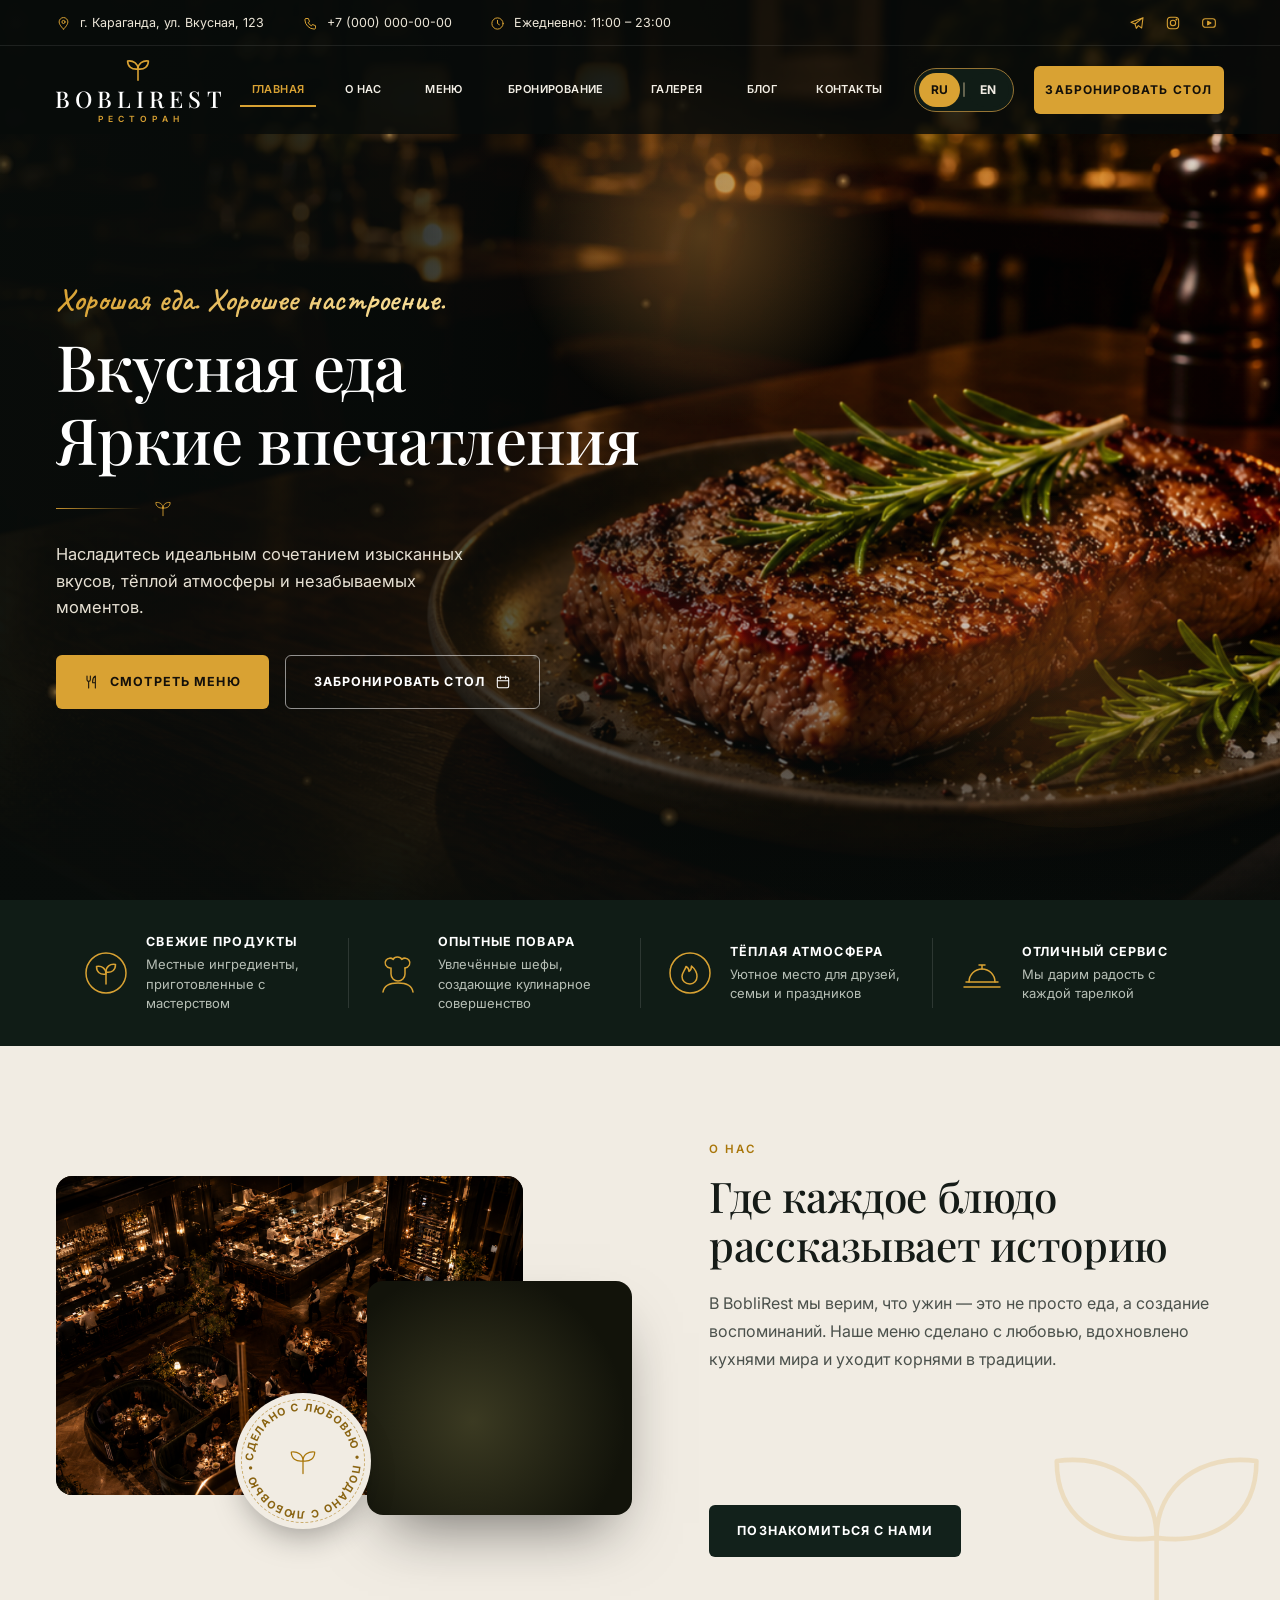
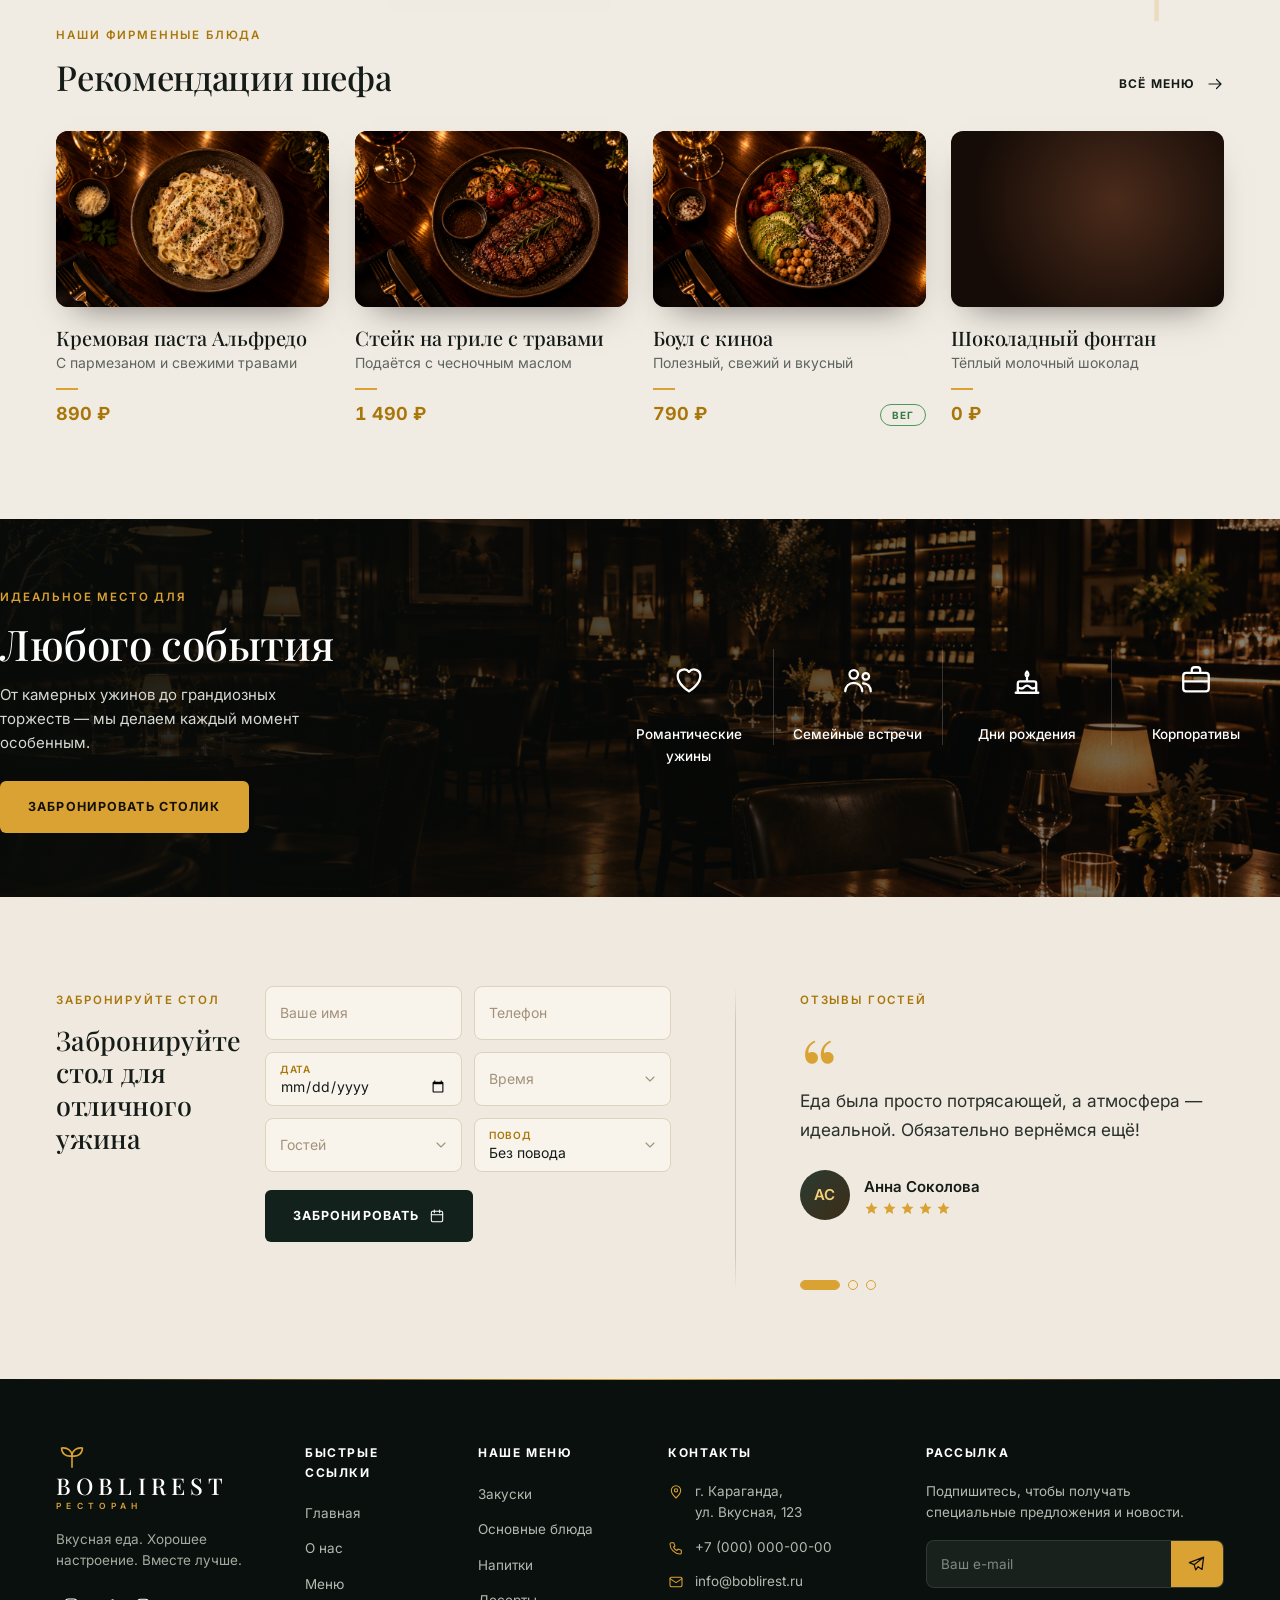
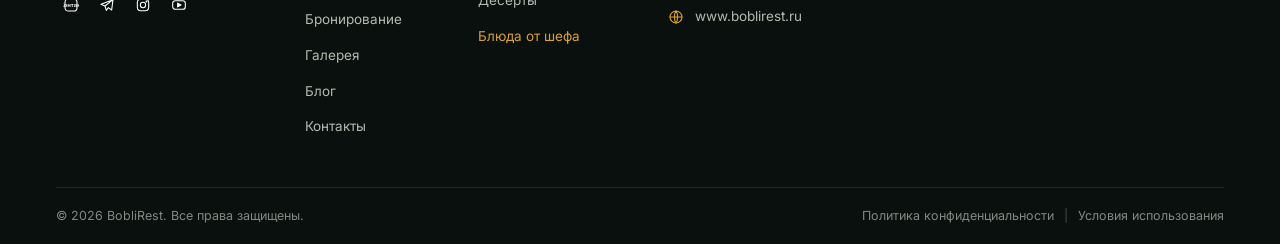
==== commit 39b3dad0: "Use existing initials for guest avatars" ====
--- a/projects/boblirest/index.html
+++ b/projects/boblirest/index.html
@@ -326,21 +326,21 @@
         <figure class="review is-active">
           <blockquote>Еда была просто потрясающей, а атмосфера — идеальной. Обязательно вернёмся ещё!</blockquote>
           <figcaption>
-            <figure class="photo photo--avatar" data-initials="АС"><img src="photos/guest-1.jpg" loading="lazy" decoding="async" alt="Анна Соколова"></figure>
+            <figure class="photo photo--avatar" data-initials="АС"></figure>
             <div><b>Анна Соколова</b><div class="stars" data-stars="5"></div></div>
           </figcaption>
         </figure>
         <figure class="review">
           <blockquote>Лучший стейк в городе и очень внимательный персонал. Отмечали здесь день рождения — всё прошло на высшем уровне.</blockquote>
           <figcaption>
-            <figure class="photo photo--avatar" data-initials="ДО"><img src="photos/guest-2.jpg" loading="lazy" decoding="async" alt="Дмитрий Орлов"></figure>
+            <figure class="photo photo--avatar" data-initials="ДО"></figure>
             <div><b>Дмитрий Орлов</b><div class="stars" data-stars="5"></div></div>
           </figcaption>
         </figure>
         <figure class="review">
           <blockquote>Уютный зал и невероятные десерты. Теперь это наше любимое место для семейных ужинов.</blockquote>
           <figcaption>
-            <figure class="photo photo--avatar" data-initials="МК"><img src="photos/guest-3.jpg" loading="lazy" decoding="async" alt="Мария Ковалёва"></figure>
+            <figure class="photo photo--avatar" data-initials="МК"></figure>
             <div><b>Мария Ковалёва</b><div class="stars" data-stars="5"></div></div>
           </figcaption>
         </figure>
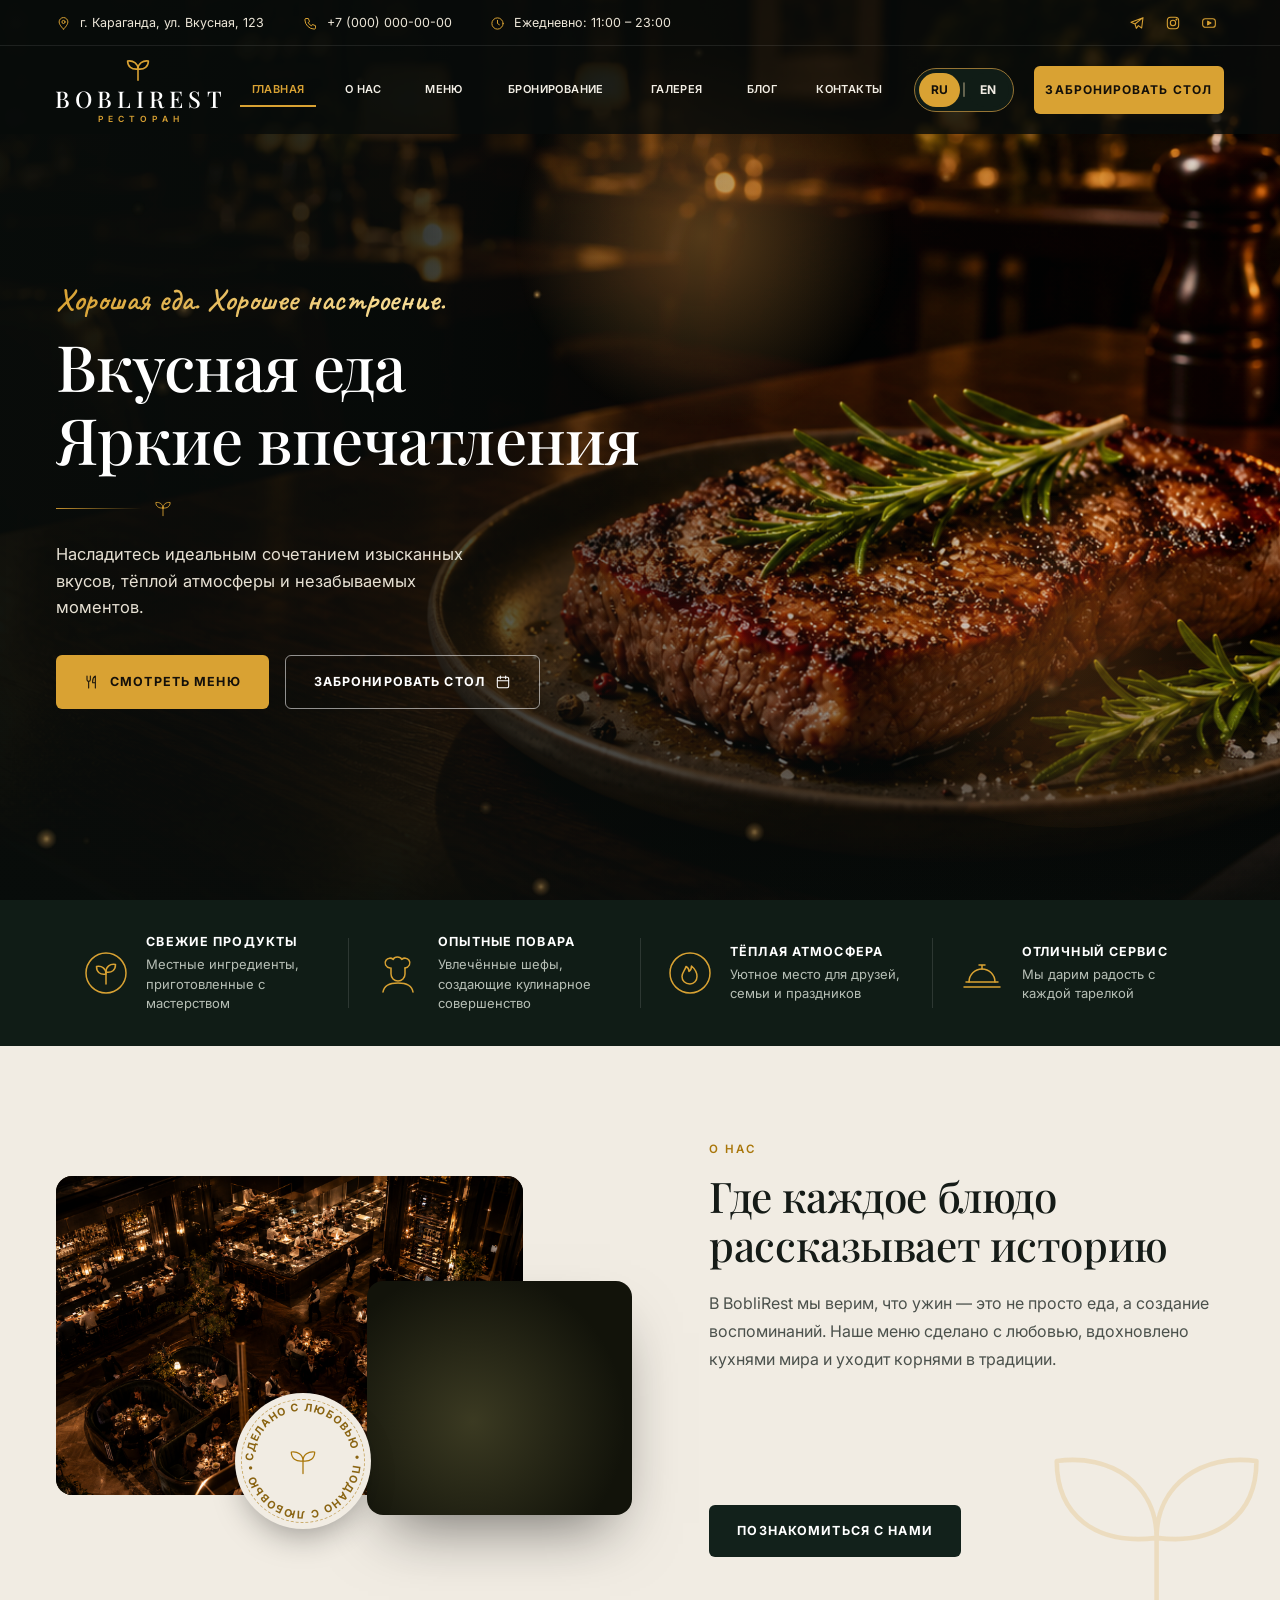
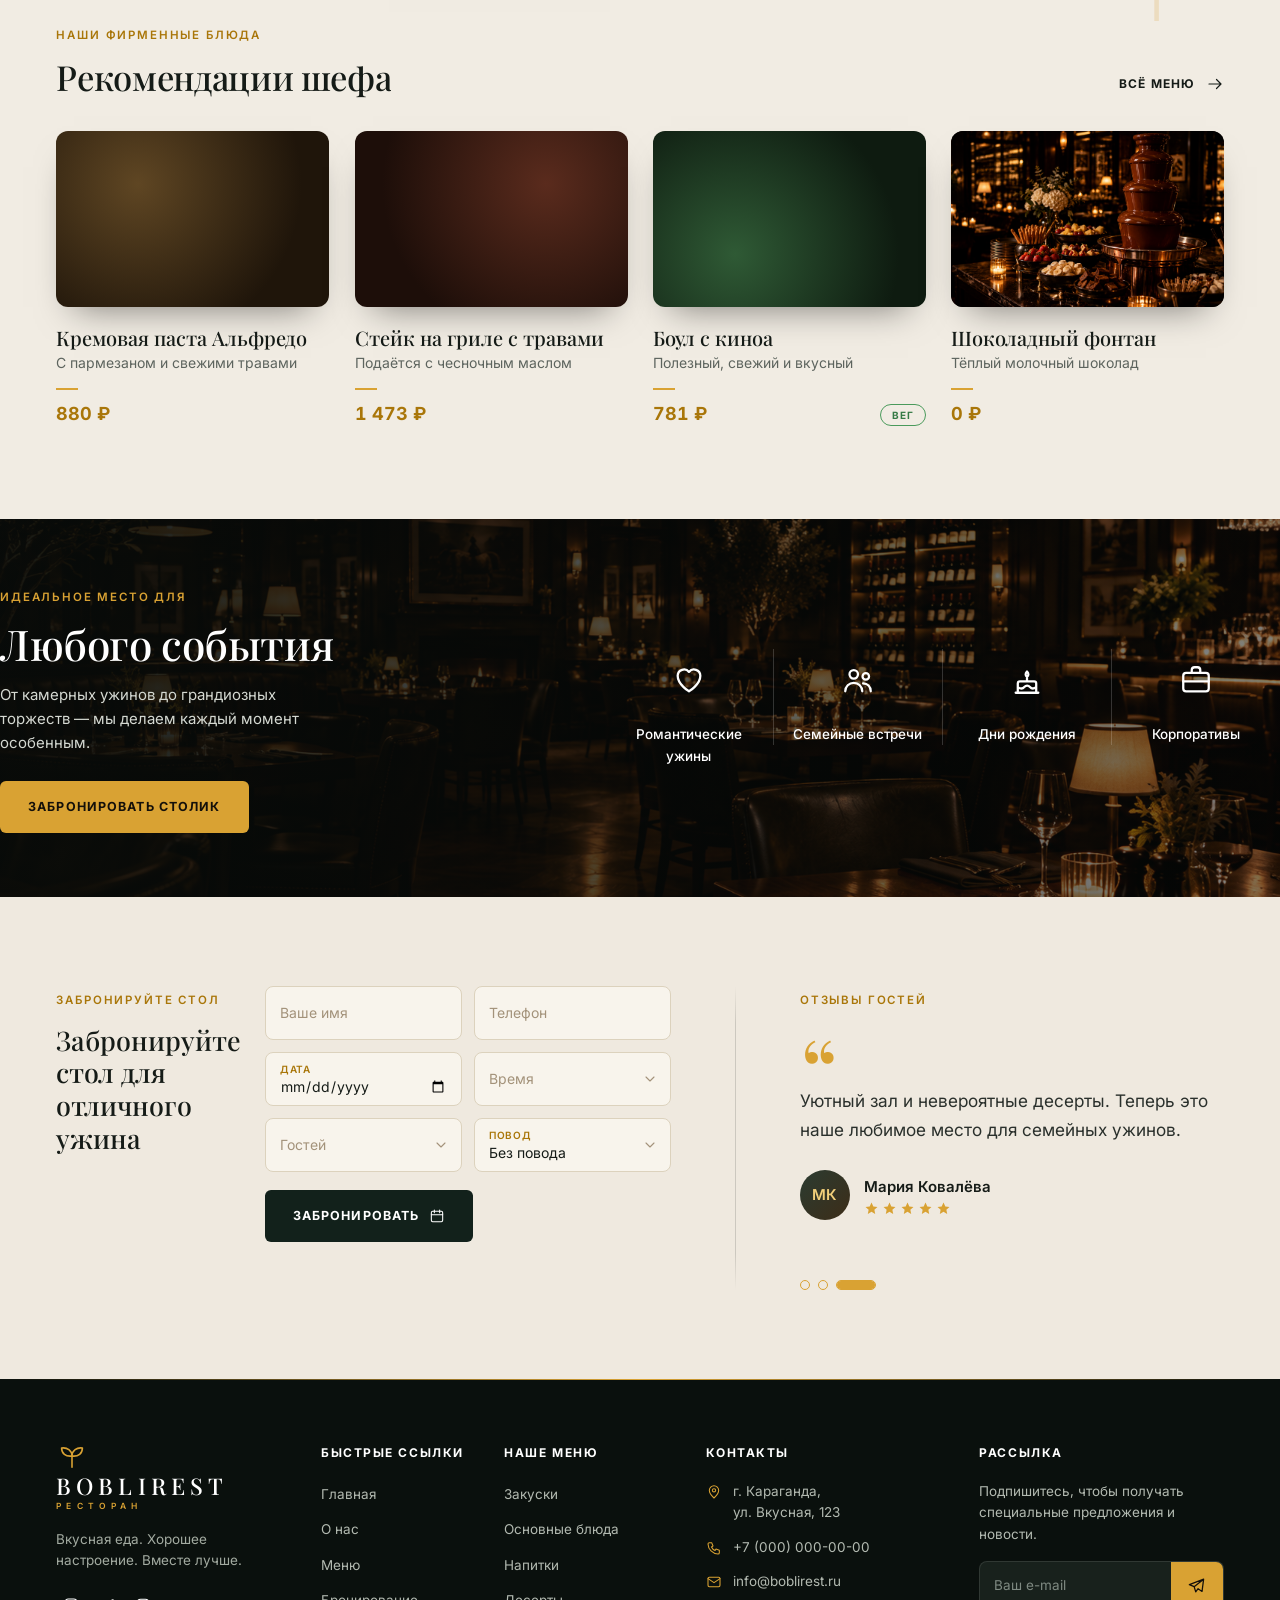
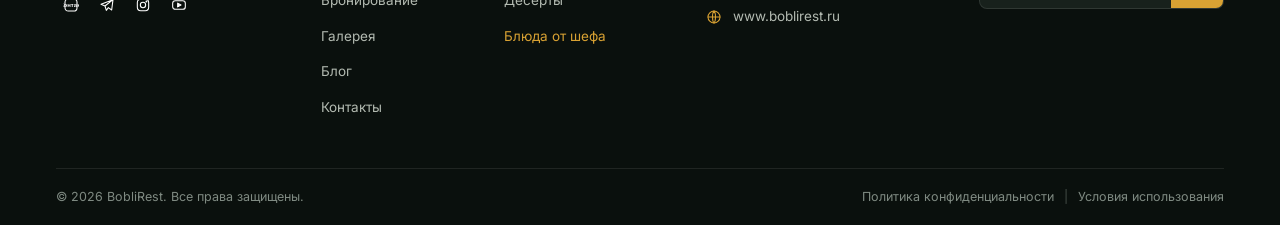
==== commit ad684e17: "Fix restaurant mobile header and horizontal overflow" ====
--- a/projects/boblirest/index.html
+++ b/projects/boblirest/index.html
@@ -90,7 +90,7 @@
       </ul>
     </nav>
     <div class="language-switch" role="group" aria-label="Язык / Language"><button type="button" data-language="ru" lang="ru" aria-label="Русский" aria-pressed="true">RU</button><span aria-hidden="true">|</span><button type="button" data-language="en" lang="en" aria-label="English" aria-pressed="false">EN</button></div>
-    <a class="btn btn--gold nav__cta" href="#reservation">Забронировать стол</a>
+    <a class="btn btn--gold nav__cta" href="#reservation"><span class="nav__cta-desktop">Забронировать стол</span><span class="nav__cta-mobile">Записаться</span></a>
     <button class="burger" id="burger" aria-label="Открыть меню" aria-expanded="false"><i></i><i></i><i></i></button>
   </div>
 </header>
--- a/projects/boblirest/BobliRestC.css
+++ b/projects/boblirest/BobliRestC.css
@@ -303,7 +303,7 @@
 .form__submit{grid-column:1/-1;justify-self:start;margin-top:6px}
 .reviews{position:relative}
 .qm{display:block;height:46px;margin:6px 0 10px;font-family:var(--serif);font-size:92px;line-height:.85;color:var(--gold)}
-.reviews__viewport{display:grid}
+.reviews__viewport{display:grid;overflow:hidden;min-width:0}
 .review{grid-area:1/1;opacity:0;visibility:hidden;transform:translateX(38px);transition:opacity .6s,transform .8s var(--ease),visibility 0s .6s}
 .review.is-active{opacity:1;visibility:visible;transform:none;transition:opacity .7s .2s,transform .9s .2s var(--ease),visibility 0s}
 .review blockquote{max-width:470px;font-size:clamp(16px,1.35vw,19px);line-height:1.7;color:#2a302c}
@@ -484,19 +484,40 @@
 .language-switch button:focus-visible{outline:2px solid #f2cf7a;outline-offset:2px}
 .language-switch>span{color:#c8b791;text-align:center;font-size:12px;opacity:1}
 @media(max-width:1199px){
-  .nav__in{grid-template-columns:minmax(0,1fr) 100px 46px;gap:16px}
+  .site-header,.site-header.is-scrolled,.menu-open .site-header{background:#0a100d;padding-top:env(safe-area-inset-top,0px)}
+  .topbar{display:none}
+  .nav__in,.is-scrolled .nav__in{grid-template-columns:minmax(0,1fr) 80px 110px 44px;gap:12px;height:76px;transition:none}
+  .nav__in>*{min-width:0}
+  .nav__in .logo{justify-self:start;gap:3px}
+  .nav__in .logo__mark{width:22px;height:19px}
+  .nav__in .logo__name{font-size:16px;letter-spacing:.08em;padding-left:.08em}
+  .nav__in .logo__sub{font-size:6px;letter-spacing:.35em;padding-left:.35em}
+  .nav__in .language-switch{width:80px;height:44px;padding:3px;grid-template-columns:1fr 4px 1fr}
+  .nav__in .language-switch button{height:36px;font-size:11px}
+  .nav__in .nav__cta{display:inline-flex;width:110px;height:44px;padding:0 6px;font-size:12px;letter-spacing:0;text-transform:none}
+  .nav__cta-desktop{display:none}
+  .nav__cta-mobile{display:inline}
+  .nav__in .burger{width:44px;height:44px}
+  .mnav{top:calc(76px + env(safe-area-inset-top,0px));padding:24px var(--pad) max(28px,env(safe-area-inset-bottom,0px));justify-content:flex-start;overflow-y:auto;overscroll-behavior:contain}
+  .mnav a.mlink{font-size:28px;padding:5px 0}
+  html{scroll-padding-top:calc(92px + env(safe-area-inset-top,0px))}
 }
 @media(max-width:480px){
-  .nav__in{gap:10px;grid-template-columns:minmax(0,1fr) 100px 40px}
+  .nav__in,.is-scrolled .nav__in{padding-inline:12px;gap:6px;grid-template-columns:minmax(0,1fr) 68px 86px 40px;height:70px}
+  .nav__in .language-switch{width:68px}
+  .nav__in .nav__cta{width:86px;font-size:11px}
   .nav__in .burger{width:40px;height:40px}
   .nav__in .burger i{left:10px;right:10px}
   .nav__in .burger i:nth-child(1){top:13px}
   .nav__in .burger i:nth-child(2){top:19px}
   .nav__in .burger i:nth-child(3){top:25px}
   .menu-open .nav__in .burger i:nth-child(1),.menu-open .nav__in .burger i:nth-child(3){top:19px}
-  .nav__in .logo__name{font-size:18px}
-  .nav__in .logo__mark{width:25px}
-}
-@media(max-width:480px){
-  .nav__in .logo__name{font-size:16px;letter-spacing:.1em;padding-left:.1em}
-}
+  .nav__in .logo__name{font-size:12px}
+  .nav__in .logo__mark{width:20px;height:18px}
+  .mnav{top:calc(70px + env(safe-area-inset-top,0px))}
+}
+@media(min-width:1200px){.nav__cta-mobile{display:none}}
+/* Clip decorative motion without creating a second horizontal scroll container. */
+html,body{overflow-x:clip}
+.book__grid>*,.book__left>*,.form>*,.footer__grid>*{min-width:0}
+@media(max-width:900px){.field input,.field select,.news input{font-size:16px}}
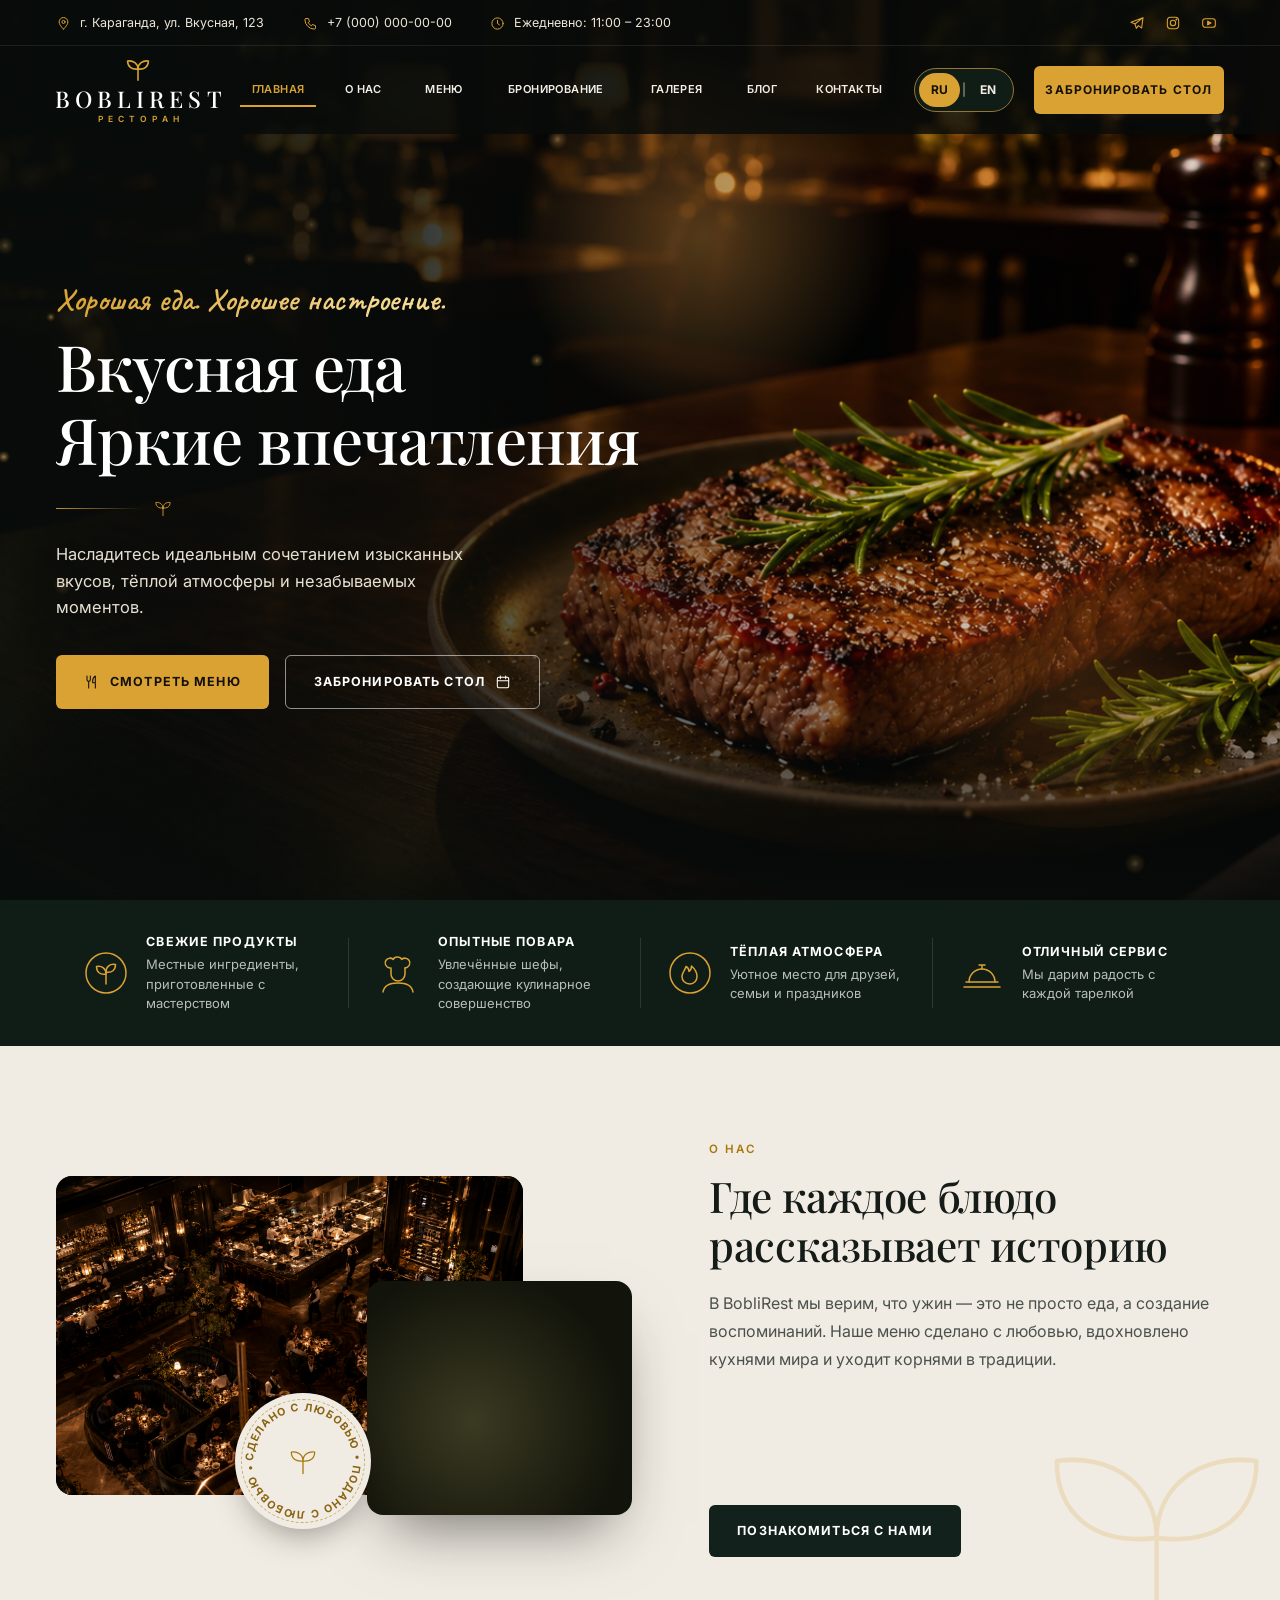
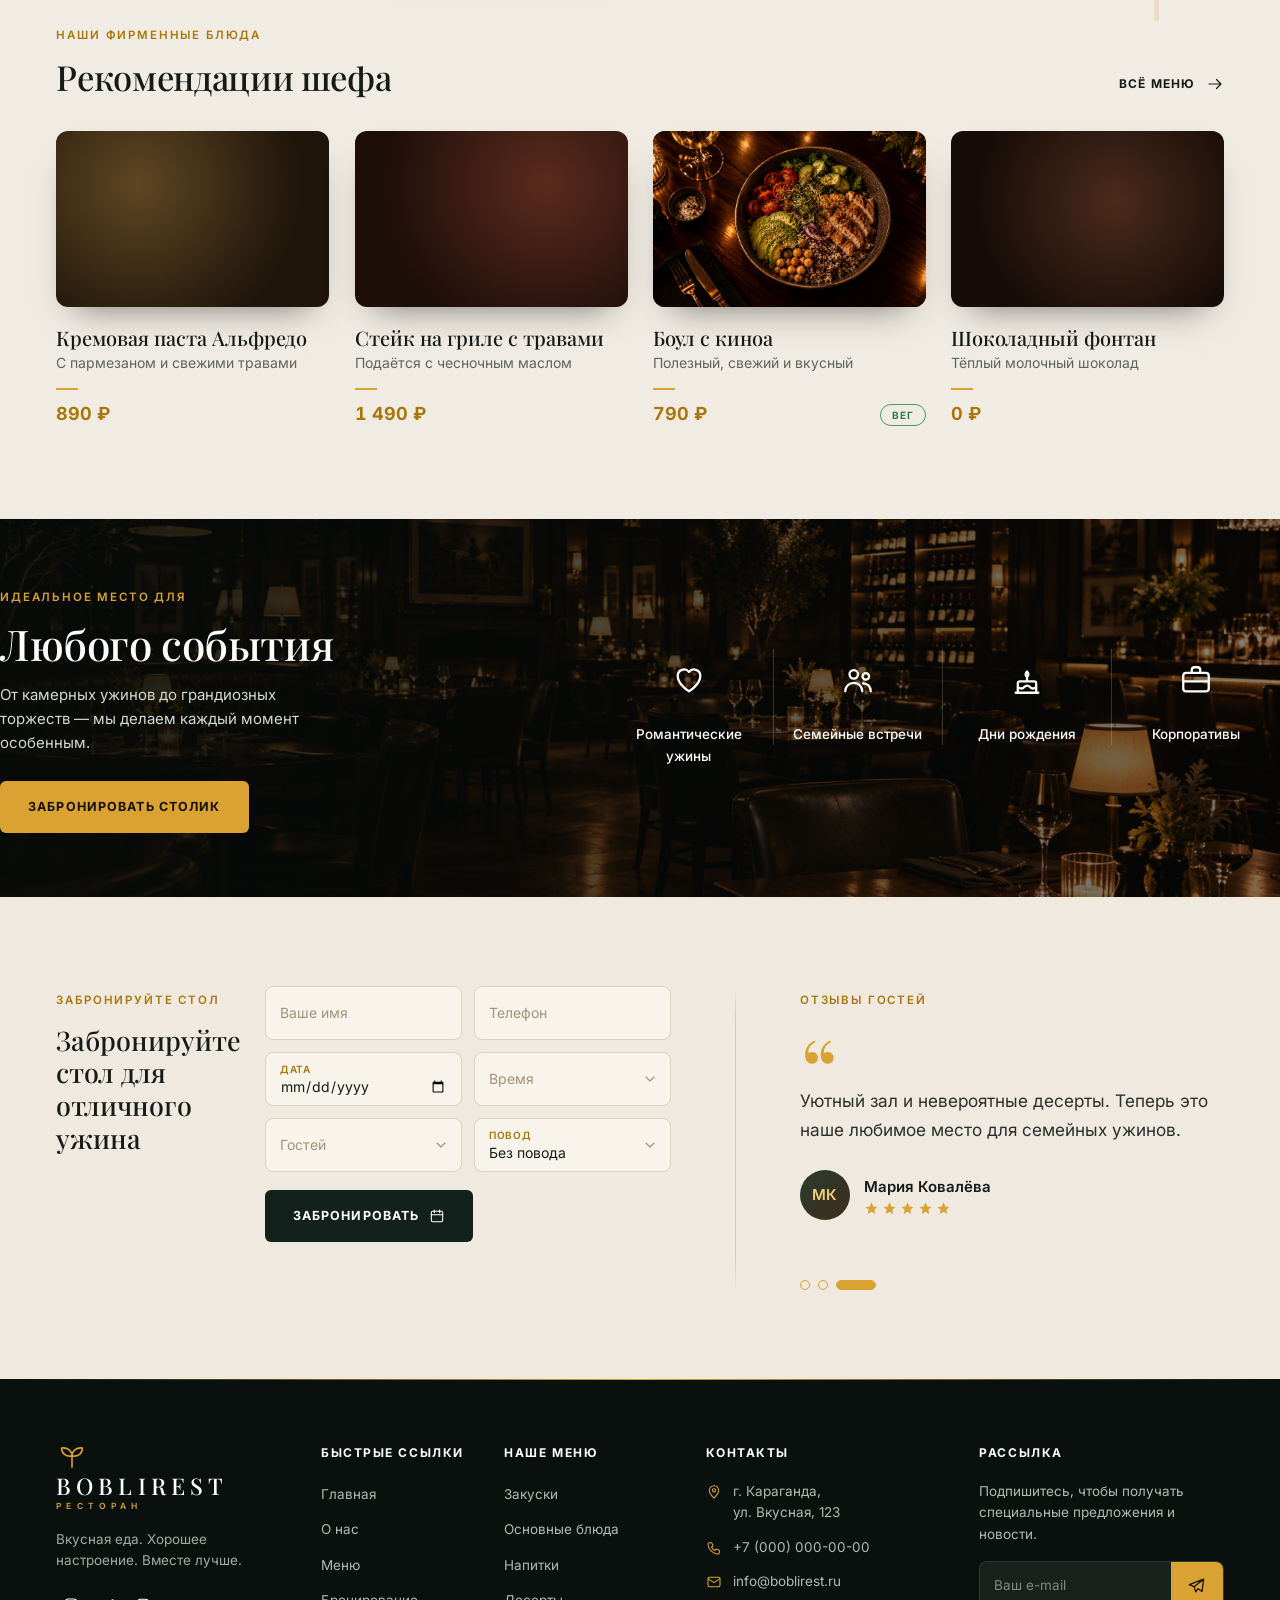
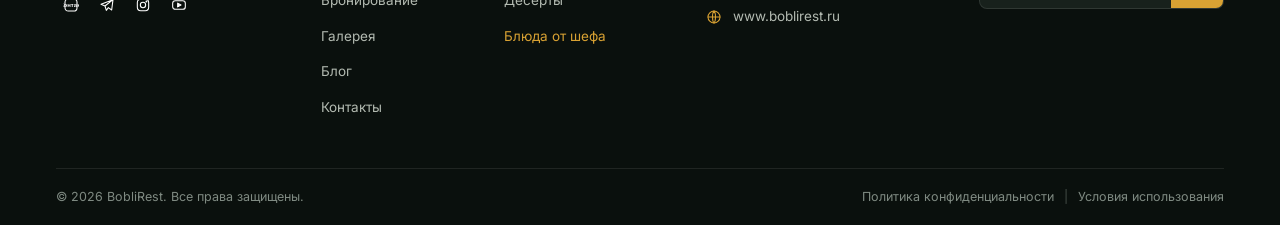
==== commit 26323e2e: "Refresh cached restaurant assets after mobile fixes" ====
--- a/projects/boblirest/index.html
+++ b/projects/boblirest/index.html
@@ -10,11 +10,11 @@
 <link rel="preconnect" href="https://fonts.googleapis.com">
 <link rel="preconnect" href="https://fonts.gstatic.com" crossorigin>
 <link href="https://fonts.googleapis.com/css2?family=Caveat:wght@500;600&family=Inter:wght@400;500;600;700&family=Playfair+Display:wght@400;500;600&display=swap" rel="stylesheet">
-<link rel="stylesheet" href="BobliRestC.css">
+<link rel="stylesheet" href="BobliRestC.css?v=20261001">
 <script>document.documentElement.classList.add('js')</script>
 <noscript><style>body.is-loading{overflow:auto!important}.preloader{display:none!important}.rise,[data-reveal],.line>span,.w>span{opacity:1!important;transform:none!important;clip-path:none!important}</style></noscript>
-<script src="BobliRestLanguages.js" defer></script>
-<script src="BobliRestJS.js" defer></script>
+<script src="BobliRestLanguages.js?v=20261001" defer></script>
+<script src="BobliRestJS.js?v=20261001" defer></script>
 </head>
 <body class="is-loading">
 
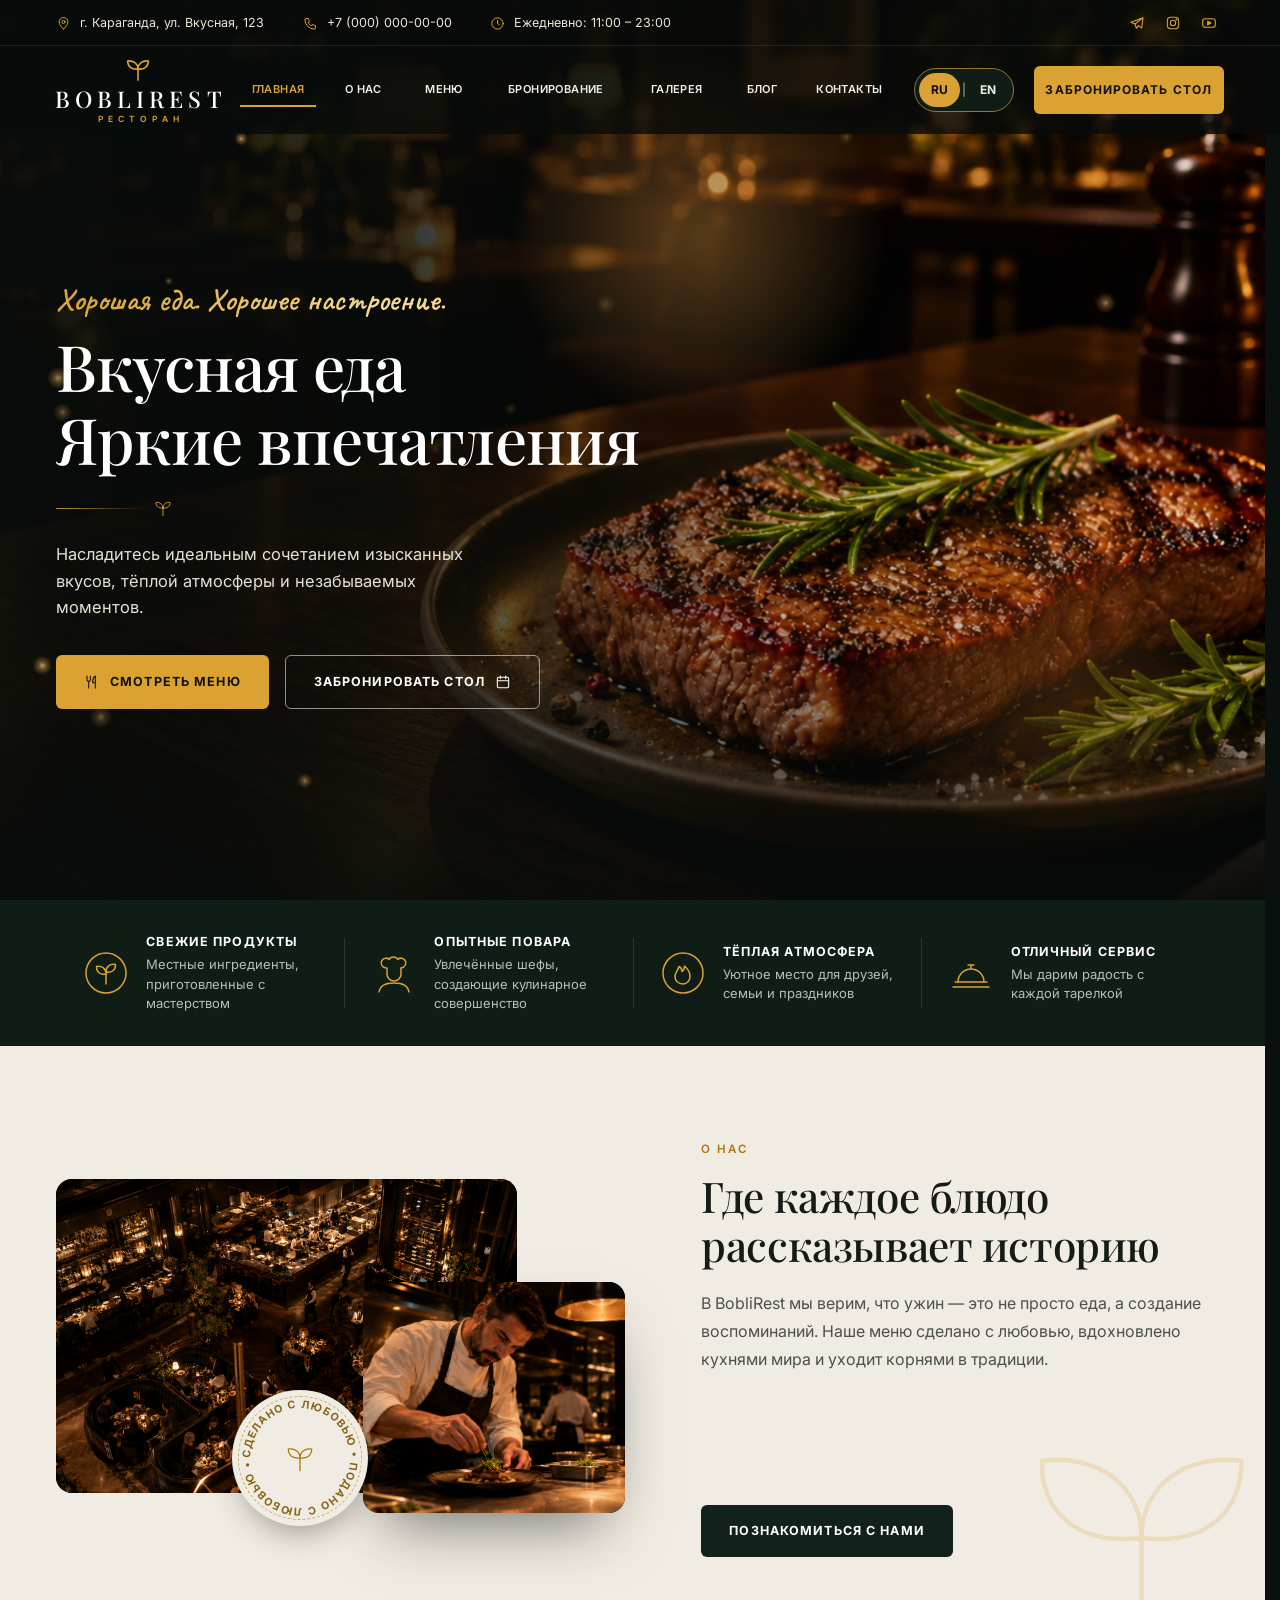
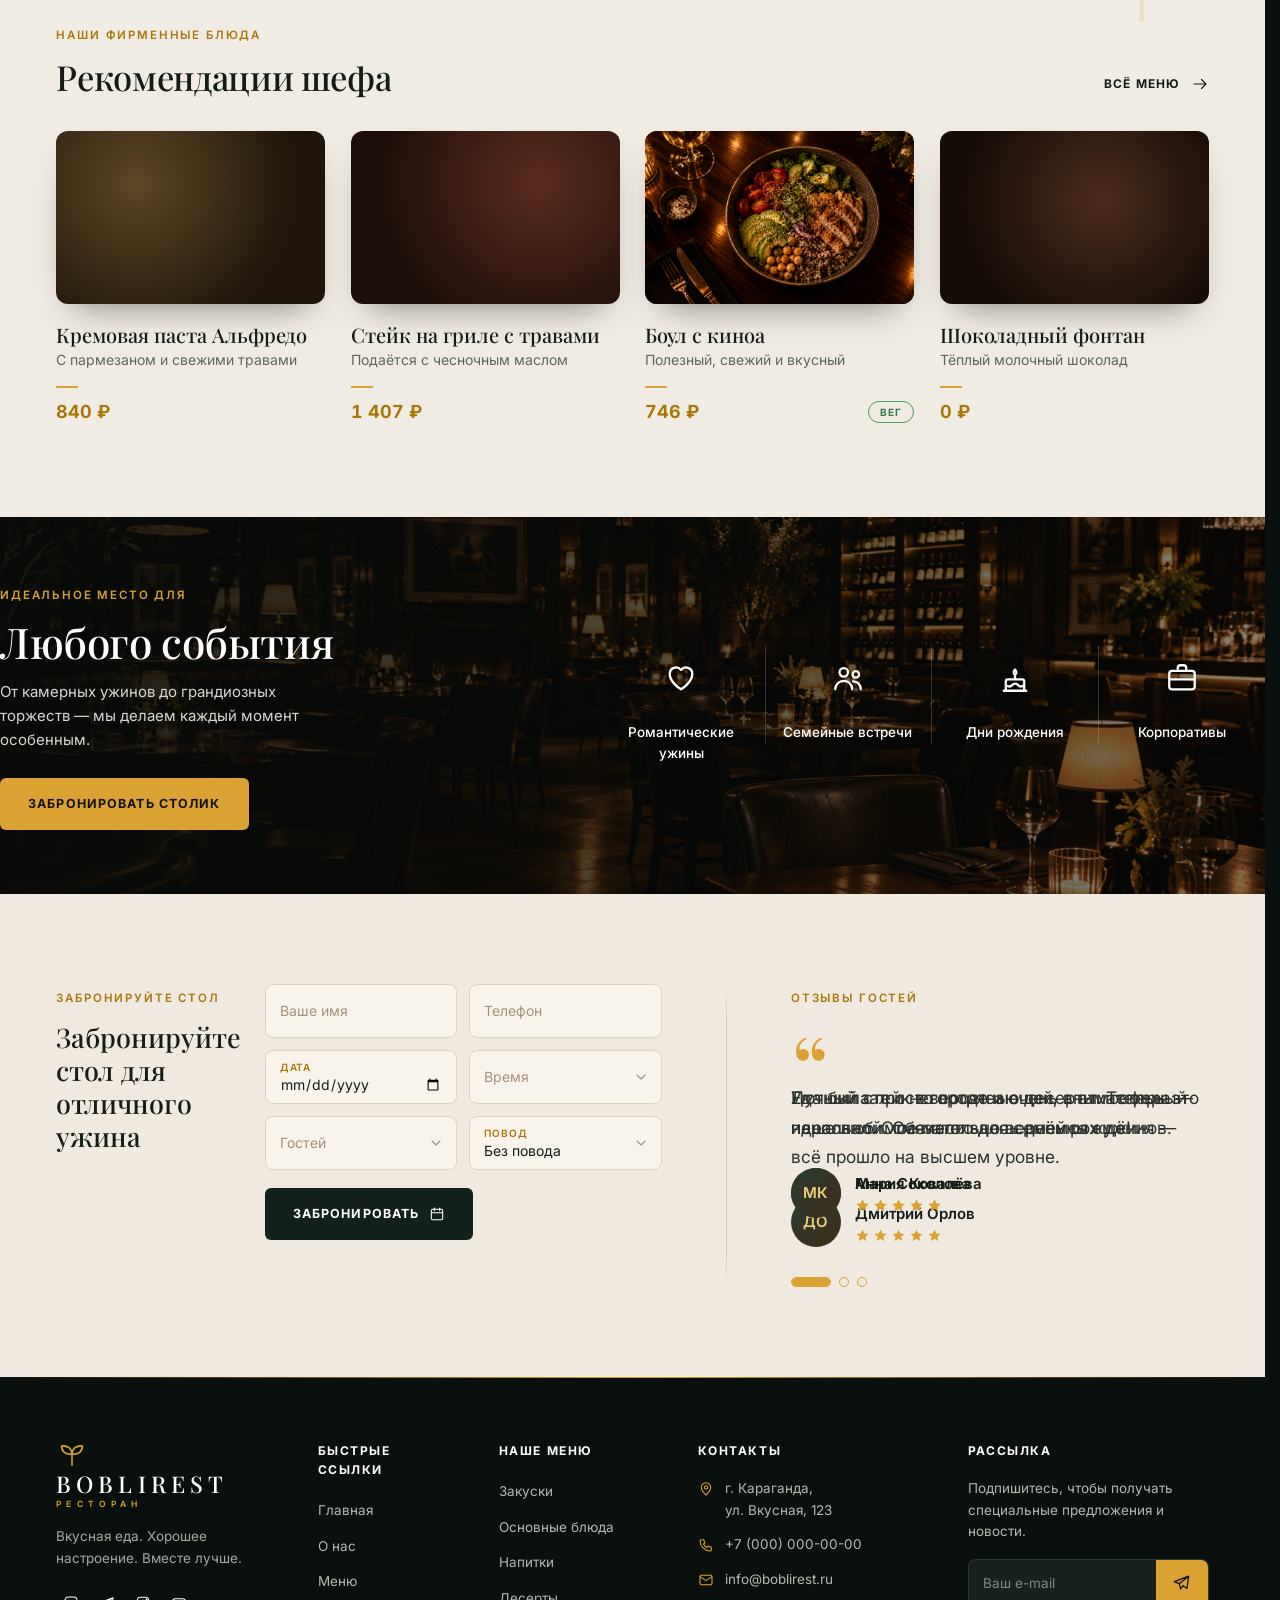
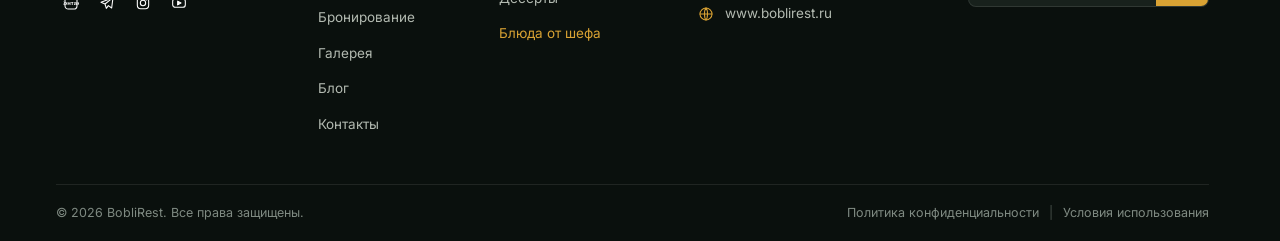
==== commit e0f7dad0: "Version final mobile stylesheet" ====
--- a/projects/boblirest/index.html
+++ b/projects/boblirest/index.html
@@ -10,7 +10,7 @@
 <link rel="preconnect" href="https://fonts.googleapis.com">
 <link rel="preconnect" href="https://fonts.gstatic.com" crossorigin>
 <link href="https://fonts.googleapis.com/css2?family=Caveat:wght@500;600&family=Inter:wght@400;500;600;700&family=Playfair+Display:wght@400;500;600&display=swap" rel="stylesheet">
-<link rel="stylesheet" href="BobliRestC.css?v=20261001">
+<link rel="stylesheet" href="BobliRestC.css?v=cb63999">
 <script>document.documentElement.classList.add('js')</script>
 <noscript><style>body.is-loading{overflow:auto!important}.preloader{display:none!important}.rise,[data-reveal],.line>span,.w>span{opacity:1!important;transform:none!important;clip-path:none!important}</style></noscript>
 <script src="BobliRestLanguages.js?v=20261001" defer></script>
--- a/projects/boblirest/BobliRestC.css
+++ b/projects/boblirest/BobliRestC.css
@@ -512,12 +512,14 @@
   .nav__in .burger i:nth-child(2){top:19px}
   .nav__in .burger i:nth-child(3){top:25px}
   .menu-open .nav__in .burger i:nth-child(1),.menu-open .nav__in .burger i:nth-child(3){top:19px}
-  .nav__in .logo__name{font-size:12px}
+  .nav__in .logo__name{font-size:clamp(10px,3.4vw,12px)}
   .nav__in .logo__mark{width:20px;height:18px}
   .mnav{top:calc(70px + env(safe-area-inset-top,0px))}
 }
 @media(min-width:1200px){.nav__cta-mobile{display:none}}
 /* Clip decorative motion without creating a second horizontal scroll container. */
 html,body{overflow-x:clip}
+html{scrollbar-gutter:stable}
+html:has(body.menu-open){overflow:hidden}
 .book__grid>*,.book__left>*,.form>*,.footer__grid>*{min-width:0}
 @media(max-width:900px){.field input,.field select,.news input{font-size:16px}}
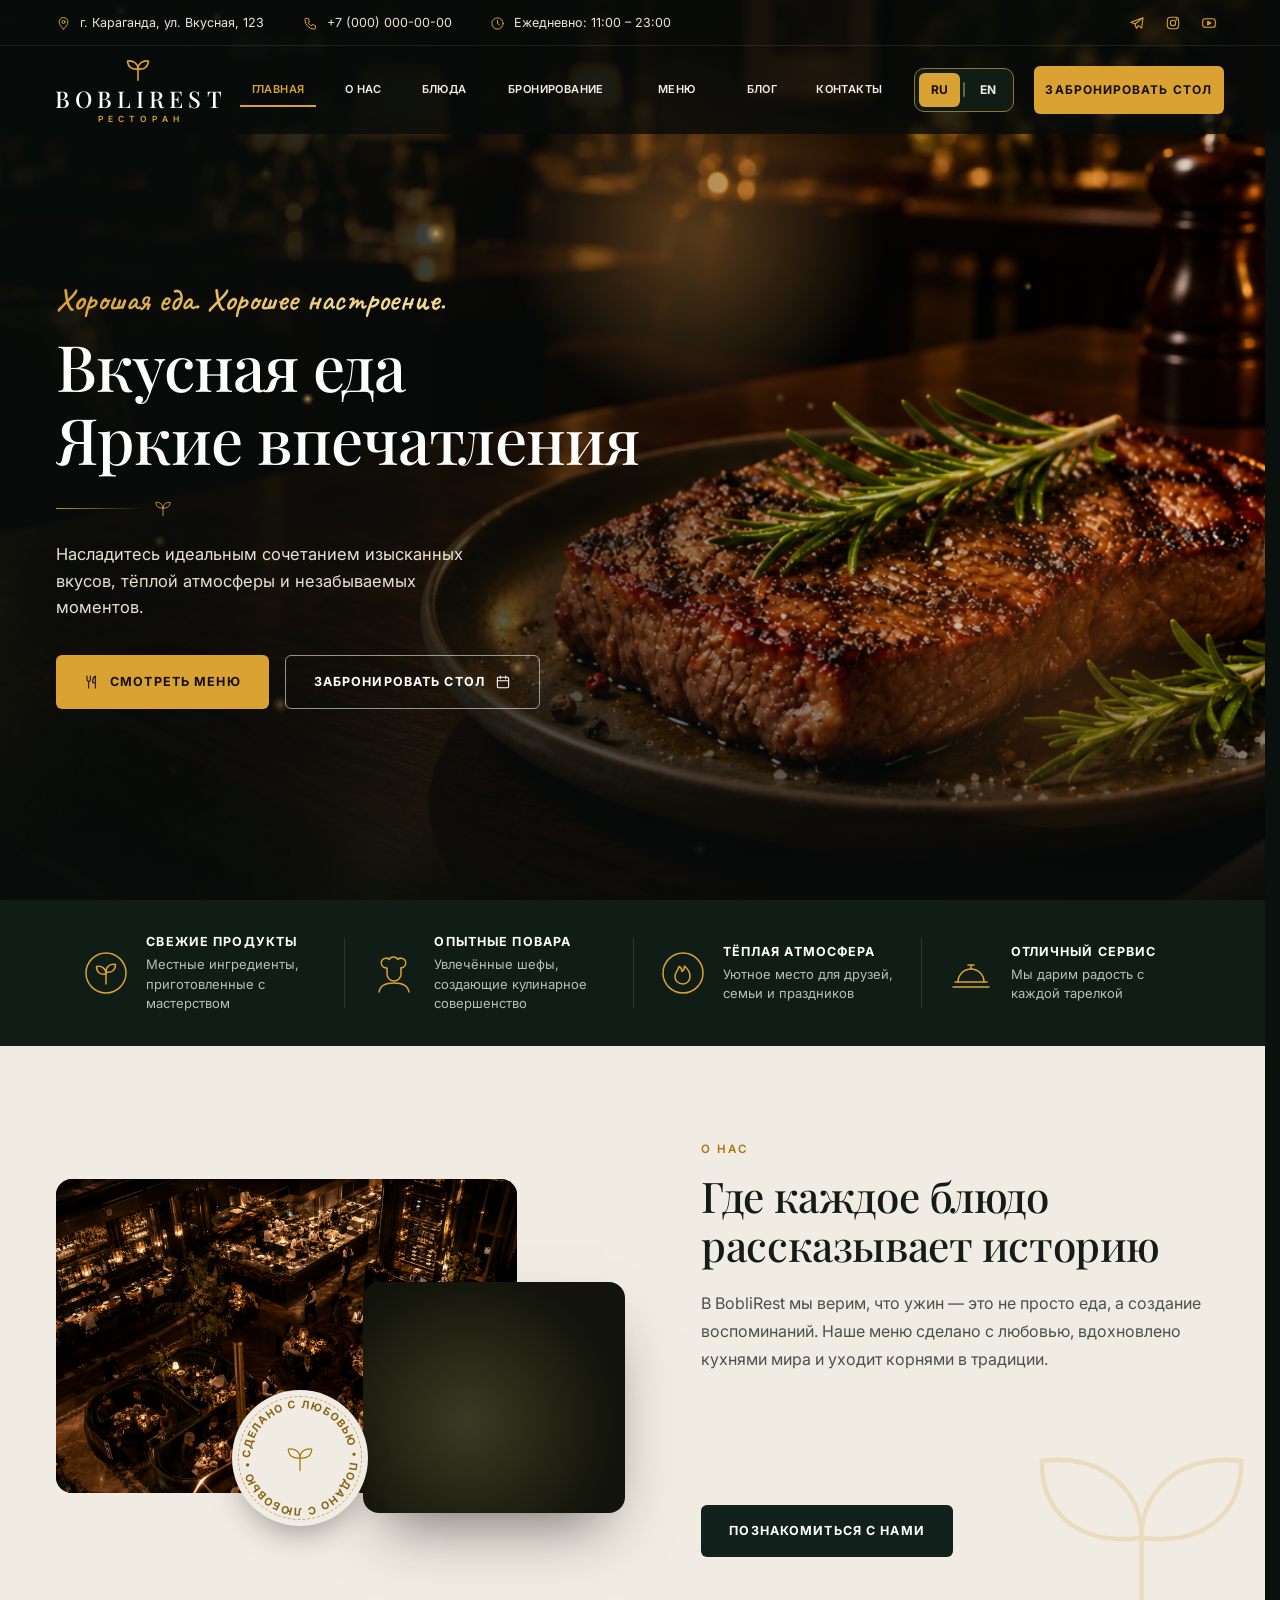
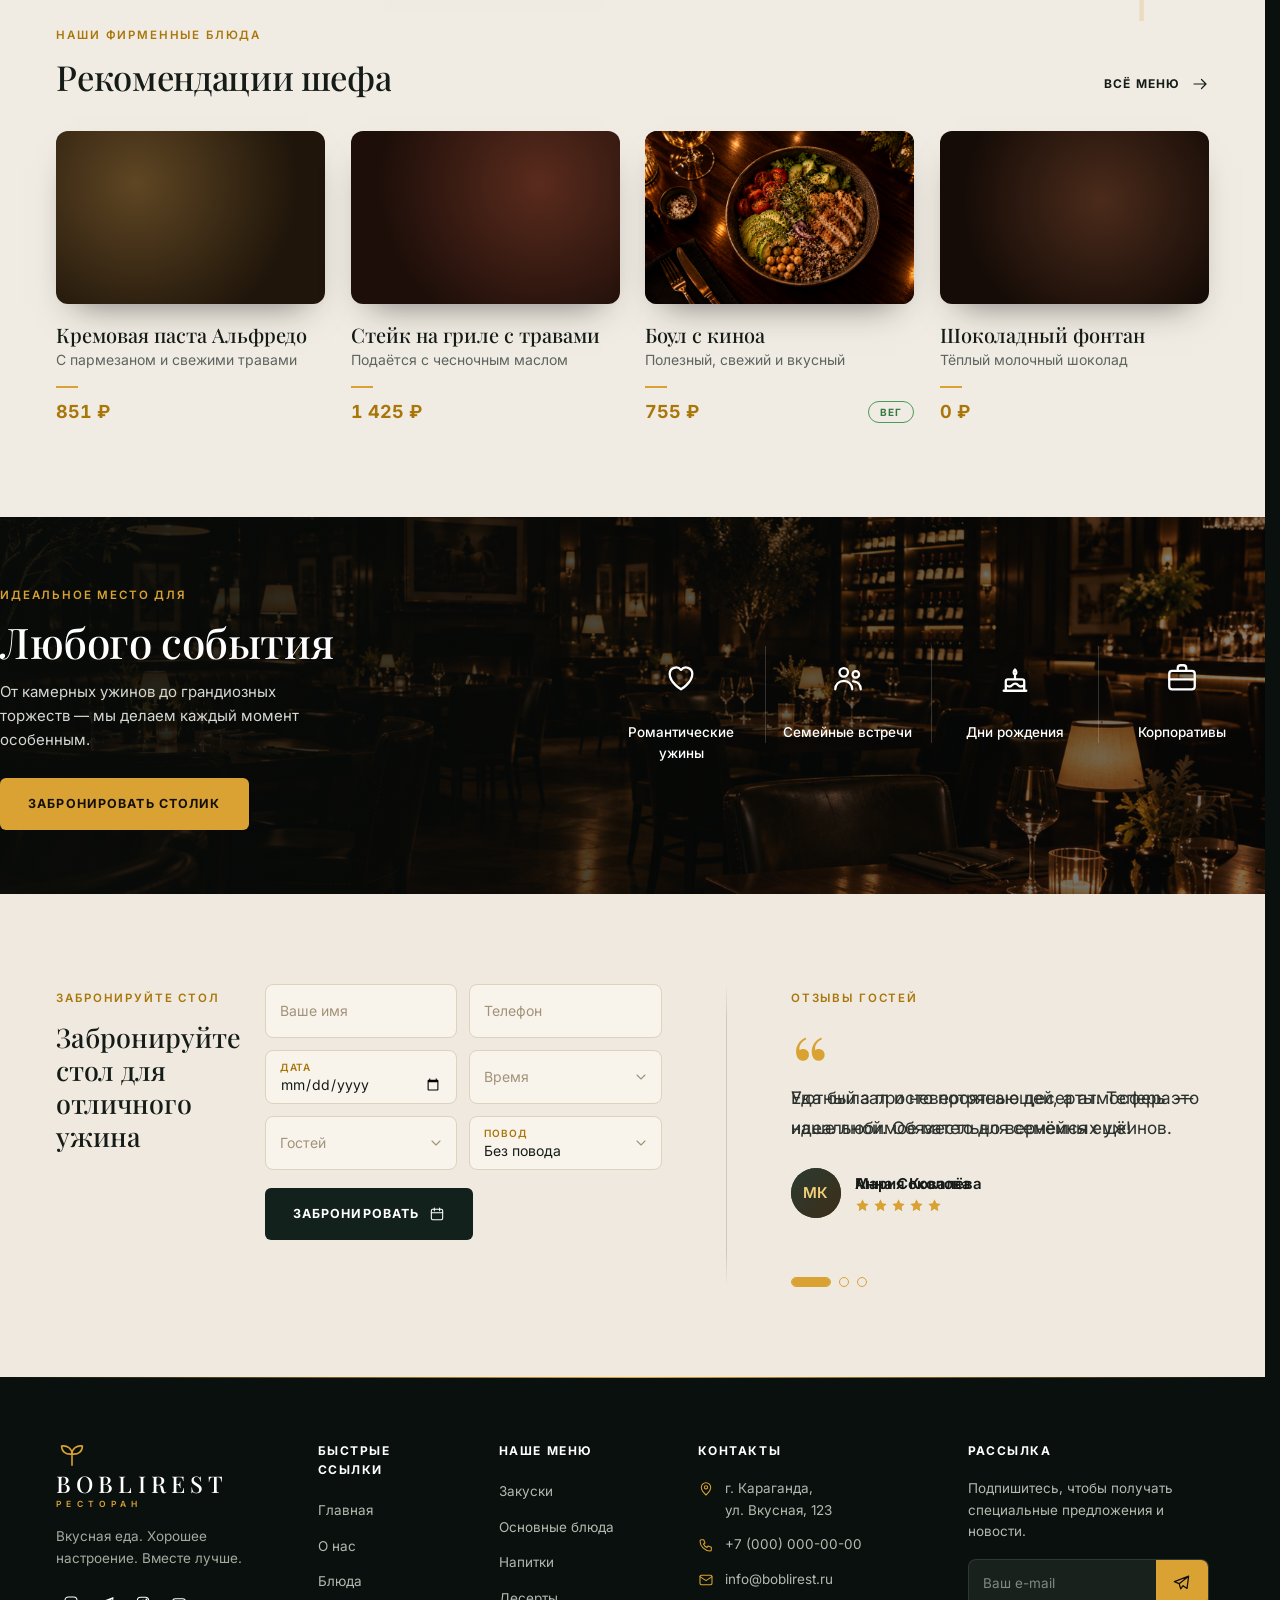
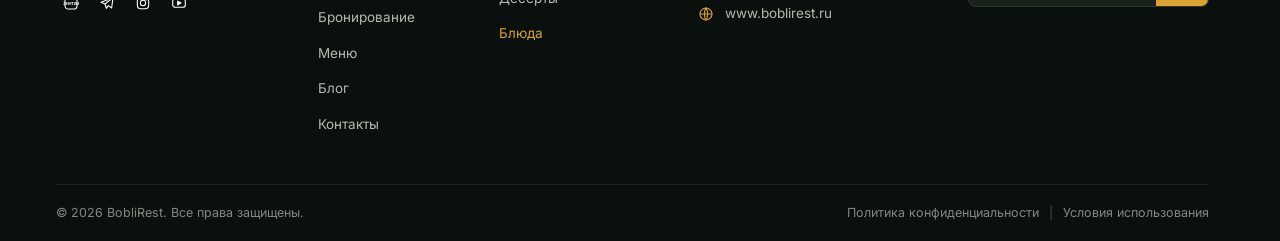
==== commit 078c08dc: "Add bilingual restaurant menu with dish details and waiter basket" ====
--- a/projects/boblirest/index.html
+++ b/projects/boblirest/index.html
@@ -10,10 +10,10 @@
 <link rel="preconnect" href="https://fonts.googleapis.com">
 <link rel="preconnect" href="https://fonts.gstatic.com" crossorigin>
 <link href="https://fonts.googleapis.com/css2?family=Caveat:wght@500;600&family=Inter:wght@400;500;600;700&family=Playfair+Display:wght@400;500;600&display=swap" rel="stylesheet">
-<link rel="stylesheet" href="BobliRestC.css?v=cb63999">
+<link rel="stylesheet" href="BobliRestC.css?v=menu1">
 <script>document.documentElement.classList.add('js')</script>
 <noscript><style>body.is-loading{overflow:auto!important}.preloader{display:none!important}.rise,[data-reveal],.line>span,.w>span{opacity:1!important;transform:none!important;clip-path:none!important}</style></noscript>
-<script src="BobliRestLanguages.js?v=20261001" defer></script>
+<script src="BobliRestLanguages.js?v=menu1" defer></script>
 <script src="BobliRestJS.js?v=20261001" defer></script>
 </head>
 <body class="is-loading">
@@ -82,9 +82,9 @@
       <ul>
         <li><a class="active" href="#home">Главная</a></li>
         <li><a href="#about">О нас</a></li>
-        <li><a href="#menu">Меню</a></li>
+        <li><a href="#menu">Блюда</a></li>
         <li><a href="#reservation">Бронирование</a></li>
-        <li><a href="#" data-soon="Галерея">Галерея</a></li>
+        <li><a href="menu.html">Меню</a></li>
         <li><a href="#" data-soon="Блог">Блог</a></li>
         <li><a href="#contact">Контакты</a></li>
       </ul>
@@ -100,9 +100,9 @@
   <nav aria-label="Мобильное меню">
     <a class="mlink" style="--i:0" href="#home">Главная</a>
     <a class="mlink" style="--i:1" href="#about">О нас</a>
-    <a class="mlink" style="--i:2" href="#menu">Меню</a>
+    <a class="mlink" style="--i:2" href="#menu">Блюда</a>
     <a class="mlink" style="--i:3" href="#reservation">Бронирование</a>
-    <a class="mlink" style="--i:4" href="#" data-soon="Галерея">Галерея</a>
+    <a class="mlink" style="--i:4" href="menu.html">Меню</a>
     <a class="mlink" style="--i:5" href="#" data-soon="Блог">Блог</a>
     <a class="mlink" style="--i:6" href="#contact">Контакты</a>
   </nav>
@@ -134,7 +134,7 @@
       <div class="hero__divider rise" style="--d:1s" aria-hidden="true"><i></i><svg class="ico"><use href="#i-sprout"/></svg></div>
       <p class="hero__text rise" style="--d:1.1s">Насладитесь идеальным сочетанием изысканных вкусов, тёплой атмосферы и незабываемых моментов.</p>
       <div class="hero__actions rise" style="--d:1.25s">
-        <a class="btn btn--gold" href="#menu" data-magnetic><svg class="ico"><use href="#i-fork"/></svg>Смотреть меню</a>
+        <a class="btn btn--gold" href="menu.html"><svg class="ico"><use href="#i-fork"/></svg>Смотреть меню</a>
         <a class="btn btn--ghost" href="#reservation" data-magnetic>Забронировать стол<svg class="ico"><use href="#i-cal"/></svg></a>
       </div>
     </div>
@@ -223,7 +223,7 @@
         <span class="eyebrow">Наши фирменные блюда</span>
         <h2 class="h2 h2--md" data-split>Рекомендации шефа</h2>
       </div>
-      <a class="link-arrow" href="#" data-soon="Полное меню">Всё меню<svg class="ico"><use href="#i-arrow"/></svg></a>
+      <a class="link-arrow" href="menu.html">Всё меню<svg class="ico"><use href="#i-arrow"/></svg></a>
     </div>
 
     <ul class="dishes__grid" data-stagger>
@@ -378,9 +378,9 @@
         <ul class="footer__links">
           <li><a href="#home">Главная</a></li>
           <li><a href="#about">О нас</a></li>
-          <li><a href="#menu">Меню</a></li>
+          <li><a href="#menu">Блюда</a></li>
           <li><a href="#reservation">Бронирование</a></li>
-          <li><a href="#" data-soon="Галерея">Галерея</a></li>
+          <li><a href="menu.html">Меню</a></li>
           <li><a href="#" data-soon="Блог">Блог</a></li>
           <li><a href="#contact">Контакты</a></li>
         </ul>
@@ -392,7 +392,7 @@
           <li><a href="#menu">Основные блюда</a></li>
           <li><a href="#menu">Напитки</a></li>
           <li><a href="#menu">Десерты</a></li>
-          <li><a class="gold" href="#menu">Блюда от шефа</a></li>
+          <li><a class="gold" href="#menu">Блюда</a></li>
         </ul>
       </div>
       <div>
--- a/projects/boblirest/BobliRestC.css
+++ b/projects/boblirest/BobliRestC.css
@@ -523,3 +523,7 @@
 html:has(body.menu-open){overflow:hidden}
 .book__grid>*,.book__left>*,.form>*,.footer__grid>*{min-width:0}
 @media(max-width:900px){.field input,.field select,.news input{font-size:16px}}
+
+/* Compact rectangular language selector. */
+.language-switch{border-radius:10px}
+.language-switch button{border-radius:6px}
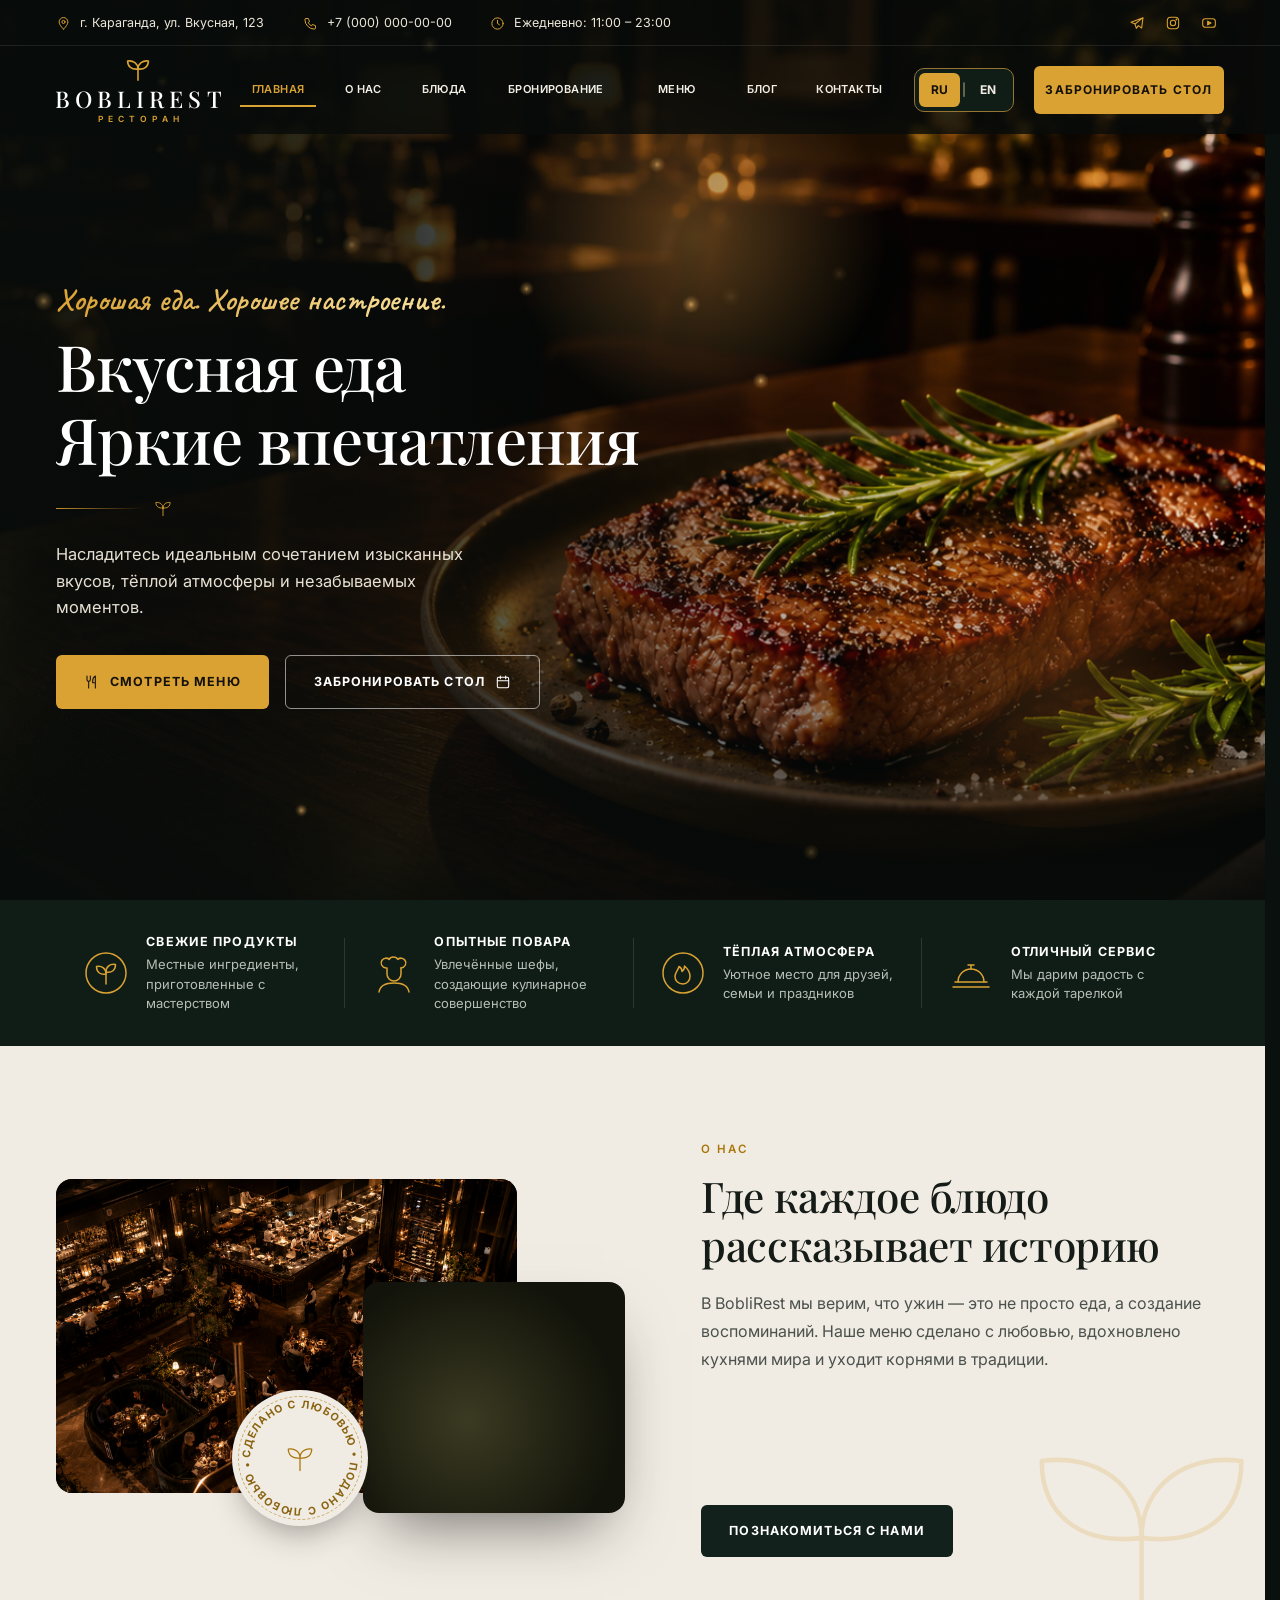
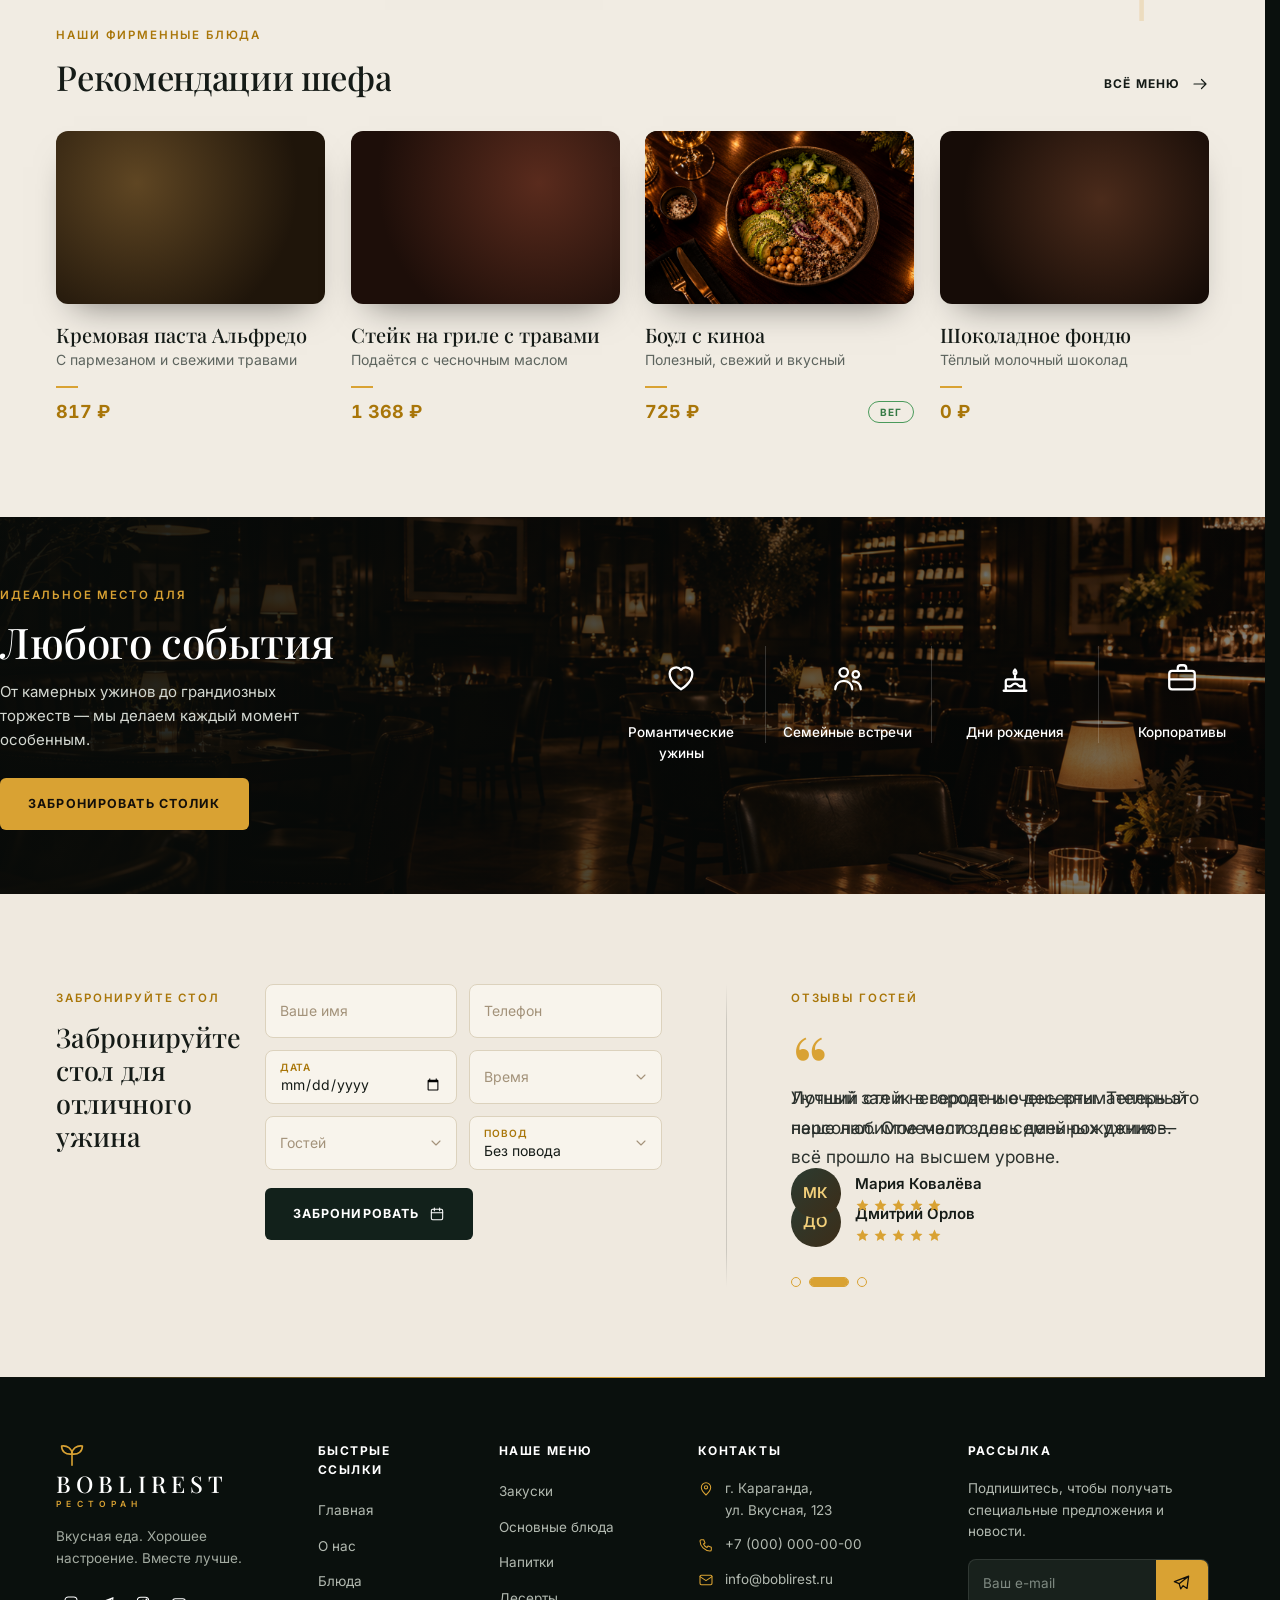
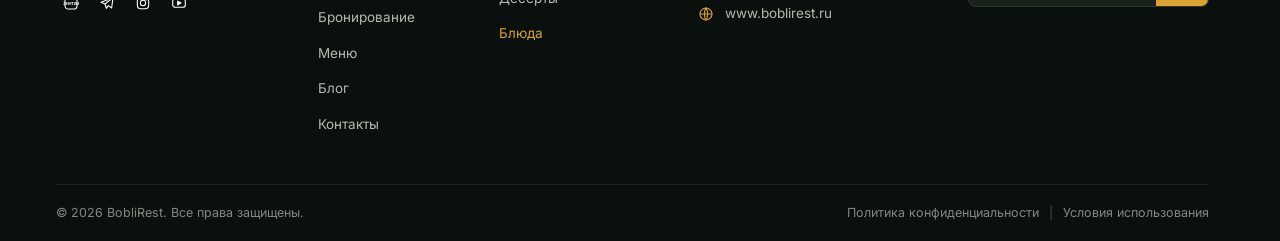
==== commit f252e556: "Unify dish photos in warm dark restaurant style and restore sprout logo" ====
--- a/projects/boblirest/index.html
+++ b/projects/boblirest/index.html
@@ -13,7 +13,7 @@
 <link rel="stylesheet" href="BobliRestC.css?v=menu1">
 <script>document.documentElement.classList.add('js')</script>
 <noscript><style>body.is-loading{overflow:auto!important}.preloader{display:none!important}.rise,[data-reveal],.line>span,.w>span{opacity:1!important;transform:none!important;clip-path:none!important}</style></noscript>
-<script src="BobliRestLanguages.js?v=menu1" defer></script>
+<script src="BobliRestLanguages.js?v=amber2" defer></script>
 <script src="BobliRestJS.js?v=20261001" defer></script>
 </head>
 <body class="is-loading">
@@ -256,8 +256,8 @@
       </li>
       <li>
         <article class="dish" data-tilt>
-          <div class="dish__img"><figure class="photo" data-tone="4" data-label="Шоколадный фондан"><img src="photos/dish-chocolate.png" loading="lazy" decoding="async" alt="Шоколадный фондан с ванильным мороженым"></figure></div>
-          <h3>Шоколадный фонтан</h3>
+          <div class="dish__img"><figure class="photo" data-tone="4" data-label="Шоколадное фондю"><img src="photos/amber-chocolate.jpg" loading="lazy" decoding="async" alt="Шоколадное фондю с фруктами"></figure></div>
+          <h3>Шоколадное фондю</h3>
           <p>Тёплый молочный шоколад</p>
           <span class="dish__line"></span>
           <div class="dish__price"><b><span data-count="0">0</span> ₽</b></div>
